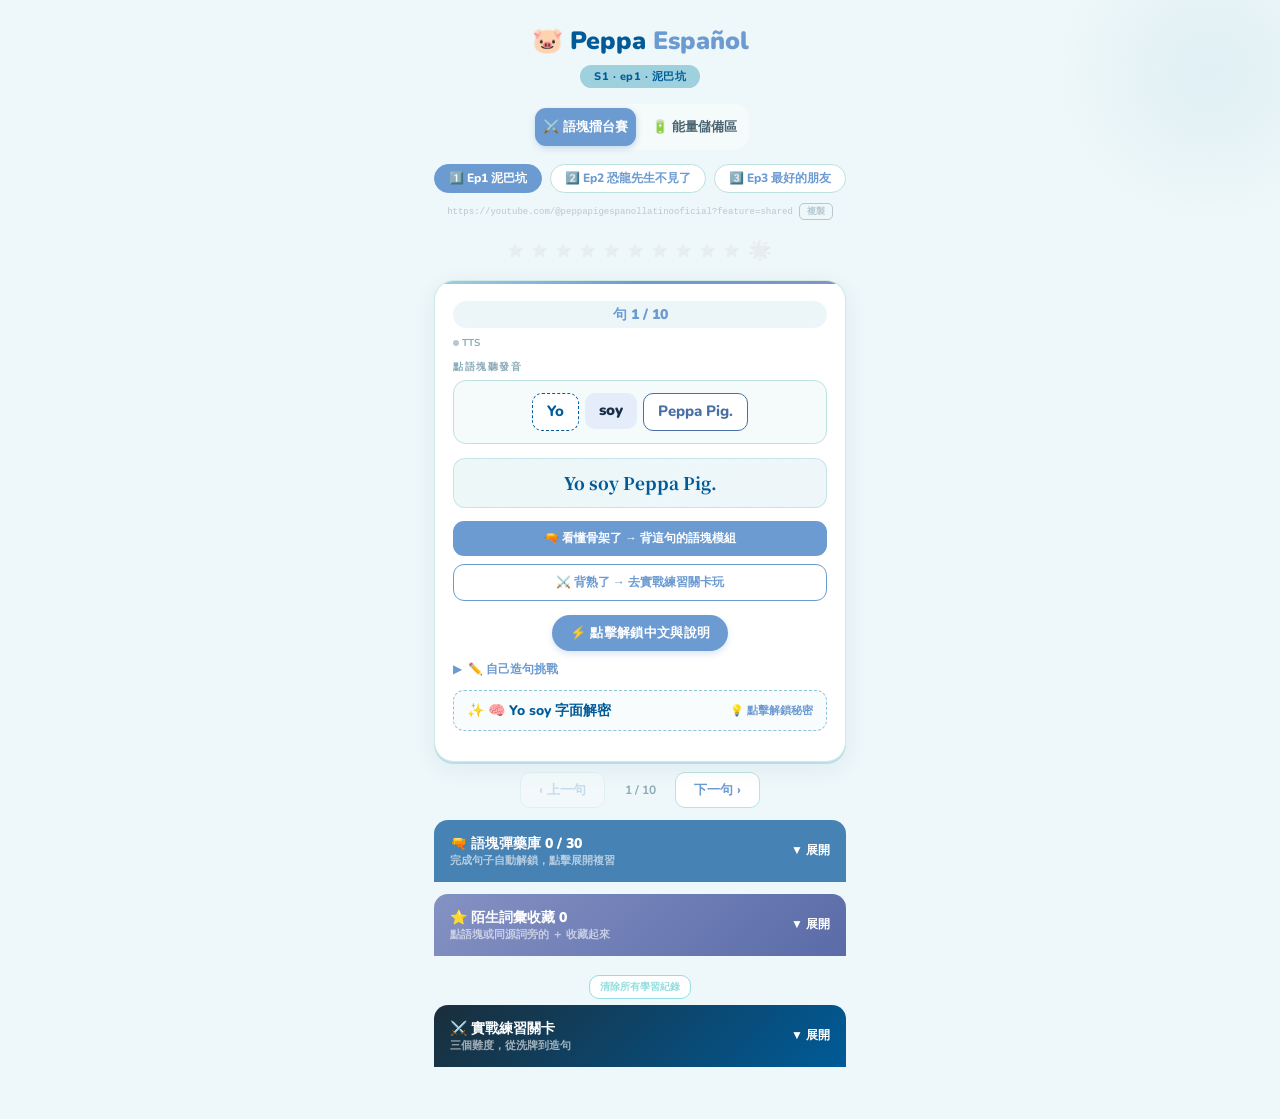
==== index.html @ 0d285649 "拿掉grammarSheet/grammarModal點背景關閉(誤觸主因)；版本號v=20260702v7" ====
<!DOCTYPE html>
<html lang="es">
<head>
<meta charset="UTF-8">
<meta name="viewport" content="width=device-width, initial-scale=1.0, viewport-fit=cover">
<title>佩佩豬學西語 · 語塊彈藥庫</title>
<link rel="stylesheet" href="style.css?v=20260702v7">
</head>
<body>

  <div class="toast" id="toast"></div>

  <!-- HEADER -->
  <div class="header">
    <div class="header-title">🐷 Peppa <span>Español</span></div>
    <div class="ep-badge" id="epBadge">S1 · ep1 · Charcos de Barro</div>
  </div>

  <!-- ── 雙 TAB 切換 ── -->
  <div class="main-tab-bar">
    <button class="main-tab-btn active" id="tabBtnPlay" onclick="switchMainTab('play')">⚔️ 語塊擂台賽</button>
    <button class="main-tab-btn" id="tabBtnKnow" onclick="switchMainTab('know')">🔋 能量儲備區</button>
  </div>

  <!-- ══════════ TAB A：語塊遊樂場 ══════════ -->
  <div id="tabPlay" class="main-tab-panel">

  <!-- EPISODE NAV -->
  <div class="season-nav" id="seasonNav"></div>

  <!-- YouGlish 極簡網址列 -->
  <div class="yg-mini-row" id="yg-mini-row">
    <span class="yg-mini-text" id="yg-mini-text"></span>
    <span class="yg-mini-copy" onclick="copyYGUrl()">複製</span>
  </div>

  <!-- STAR PROGRESS -->
  <div class="star-progress">
    <div class="star-row" id="starRow"></div>
    <div class="star-label" id="starLabel"></div>
  </div>

  <!-- MAIN CARD -->
  <div class="card-container">
    <div class="card" id="mainCard">
      <div class="card-top">
        <span class="card-num" id="cardNum">句 1 / 10</span>
        <span class="tts-badge" onclick="testTTS()">
          <span class="tts-dot" id="ttsDot"></span> TTS
        </span>
      </div>

      <!-- 語塊區 -->
      <span class="sec-label">點語塊聽發音</span>
      <div class="chunks-area" id="chunksArea"></div>

      <!-- 整句 -->
      <div class="full-sent" id="fullSent"></div>

      <!-- 骨架看完 → 跳語塊彈藥 -->
      <button class="btn-jump-ammo" id="jumpAmmoBtn" onclick="jumpToAmmo(currentGlobalIdx())" style="width:100%;margin-bottom:8px;padding:9px;border-radius:11px;border:none;background:var(--misora);color:white;font-size:12px;font-weight:800;font-family:'Nunito',sans-serif;cursor:pointer;display:flex;align-items:center;justify-content:center;gap:6px">
        🔫 看懂骨架了 → 背這句的語塊模組
      </button>
      <button class="btn-jump-ammo" onclick="jumpToStages()" style="width:100%;margin-bottom:12px;padding:9px;border-radius:11px;border:1.5px solid var(--misora);background:white;color:var(--misora);font-size:12px;font-weight:800;font-family:'Nunito',sans-serif;cursor:pointer;display:flex;align-items:center;justify-content:center;gap:6px">
        ⚔️ 背熟了 → 去實戰練習關卡玩
      </button>

      <!-- 解鎖遮罩（取代翻譯輸入） -->
      <div class="unlock-zone" id="unlockZone">
        <button class="mask-toggle-btn" onclick="revealAnswer()">⚡ 點擊解鎖中文與說明</button>
      </div>
      <!-- userInput 保留在 DOM 供 JS 相容，不顯示 -->
      <textarea class="trans-input" id="userInput" style="display:none"></textarea>

      <!-- 造句區 -->
      <div class="make-section">
        <div class="make-toggle" onclick="toggleMake()">
          <span class="make-icon" id="makeIcon">▶</span>
          <span class="make-toggle-label">✏️ 自己造句挑戰</span>
        </div>
        <div class="make-body" id="makeBody">
          <div class="make-hint-text">參考句型，換掉名字或主詞，打出屬於你的句子：</div>
          <div class="make-pattern-box" id="makePatternBox"></div>
          <div class="expand-map" id="expandMap" style="display:none"></div>
          <textarea class="make-free-input" id="makeFreeInput" placeholder="打打看…"></textarea>
          <div class="make-result" id="makeResult" style="display:none"></div>
          <button class="btn-check-make" onclick="checkMakeFree()">核對句型</button>
          <button class="btn-reset-make" onclick="resetMakeFree()">清空重打</button>
        </div>
      </div>

      <!-- 英西同源槓桿（逐句） -->
      <div id="cogBox"></div>

      <!-- 解鎖後展開：中文翻譯 + 說明 -->
      <div class="answer-box" id="answerBox">
        <div class="answer-tabs">
          <button class="a-tab" onclick="switchLang('zh')">中文</button>
          <button class="a-tab" onclick="switchLang('en')">EN</button>
        </div>
        <div class="answer-content">
          <div class="a-lang" id="aZh">
            <div class="a-text" id="aTextZh"></div>
            <div class="a-note" id="aNoteZh"></div>
          </div>
          <div class="a-lang" id="aEn">
            <div class="a-text" id="aTextEn"></div>
            <div class="a-note" id="aNoteEn"></div>
          </div>
        </div>
      </div>

      <!-- 文法情境提示（解鎖後出現） -->
      <div id="grammarTip" style="display:none;margin:10px 0 2px"></div>

      <div class="btn-row">
        <button class="btn btn-next" id="nextBtn" onclick="nextCard()">下一句 →</button>
      </div>
    </div>

    <div class="nav-row">
      <button class="nav-btn" id="prevBtn" onclick="prevCard()">‹ 上一句</button>
      <span class="nav-count" id="navCount">1 / 10</span>
      <button class="nav-btn" id="nextBtnB" onclick="nextCard()">下一句 ›</button>
    </div>
  </div>

  <!-- COMPLETE SCREEN -->
  <div class="complete-screen" id="completeScreen">
    <div class="complete-stars" id="completeStars"></div>
    <div class="complete-title" id="completeTitle"></div>
    <div class="complete-sub" id="completeSub"></div>
    <div class="complete-cheer" id="completeCheer"></div>

    <div class="stats">
      <div class="stat-box"><div class="stat-num" id="finalScore">0</div><div class="stat-lbl">翻譯答對</div></div>
      <div class="stat-box"><div class="stat-num" id="finalMake">0</div><div class="stat-lbl">造句成功</div></div>
      <div class="stat-box"><div class="stat-num" id="finalWords">0</div><div class="stat-lbl">彈藥解鎖</div></div>
    </div>

    <div class="ep-cognate-box">
      <div class="ec-title">🧠 本集英西同源詞</div>
      <div class="ec-sub">零成本的單字，看了就會！</div>
      <div class="ec-list" id="ecList"></div>
    </div>

    <button class="btn-restart" onclick="restartEp()">🔁 重來一次</button>
    <button class="btn-next-ep" id="nextEpBtn" onclick="goNextEp()">下一集 →</button>
  </div>

  <!-- ── 語塊彈藥庫 ── -->
  <div class="ammo-wrap card-container">
    <div class="ammo-book-top" onclick="toggleAmmo()" style="cursor:pointer;display:flex;justify-content:space-between;align-items:center">
      <div>
        <div class="pb-book-title">🔫 語塊彈藥庫 <span id="ammoCount">0</span> / 30</div>
        <div class="pb-book-sub">完成句子自動解鎖，點擊展開複習</div>
      </div>
      <span id="ammoToggle" style="color:white;font-size:12px;font-weight:800">▼ 展開</span>
    </div>
    <div id="ammoBody" class="ammo-body">
      <div id="ammoEntries"></div>
    </div>
  </div>

  <!-- ── 陌生詞彙收藏區 ── -->
  <div class="vocab-wrap card-container">
    <div class="ammo-book-top" onclick="toggleVocabBox()" style="cursor:pointer;display:flex;justify-content:space-between;align-items:center;background:linear-gradient(135deg,var(--benikake),#5A6BA8)">
      <div>
        <div class="pb-book-title">⭐ 陌生詞彙收藏 <span id="vocabCount">0</span></div>
        <div class="pb-book-sub">點語塊或同源詞旁的 ＋ 收藏起來</div>
      </div>
      <span id="vocabToggle" style="color:white;font-size:12px;font-weight:800">▼ 展開</span>
    </div>
    <div id="vocabBody" class="ammo-body">
      <div id="vocabEntries"></div>
    </div>
  </div>

  <div style="text-align:center;margin:18px 0 6px;">
    <button class="nav-btn" onclick="clearLS()" style="font-size:10px;padding:4px 10px;color:#94DEE0;border-color:#94DEE0">清除所有學習紀錄</button>
  </div>

  <!-- ── 練習關卡 ── -->
  <div class="stages-wrap card-container">
    <div class="stages-top" onclick="toggleStages()" style="cursor:pointer;display:flex;justify-content:space-between;align-items:center">
      <div>
        <div class="pb-book-title">⚔️ 實戰練習關卡</div>
        <div class="pb-book-sub">三個難度，從洗牌到造句</div>
      </div>
      <span id="stagesToggle" style="color:white;font-size:12px;font-weight:800">▼ 展開</span>
    </div>
    <div id="stagesBody" class="ammo-body">
      <!-- Stage 1 -->
      <div class="stage-section">
        <div class="stage-header">🃏 第一關：洗牌復原</div>
        <div class="stage-sub">點語塊，拼出原句順序</div>
        <div class="stage-controls">
          <button class="stage-btn" onclick="startStage1()">開始 / 換一句</button>
        </div>
        <div id="stage1Target" class="stage-target"></div>
        <div id="stage1Chunks" class="stage-chunks"></div>
        <div id="stage1Result" class="stage-result" style="display:none"></div>
      </div>
      <!-- Stage 2 -->
      <div class="stage-section">
        <div class="stage-header">🔄 第二關：你我互換</div>
        <div class="stage-sub">點語塊聽發音，左欄 yo → 右欄 tú</div>
        <div id="stage2Cards" class="stage2-cards"></div>
      </div>
      <!-- Stage 3 -->
      <div class="stage-section">
        <div class="stage-header">🏗️ 第三關：造句核心</div>
        <div class="stage-sub">選核心 + 選補語，點輸出聽整句</div>
        <div id="stage3Area" class="stage3-area"></div>
      </div>
    </div>
  </div>

  </div> <!-- ══════════ / TAB A：語塊遊樂場 結束 ══════════ -->

  <!-- ══════════ TAB B：知識儲藏室 ══════════ -->
  <div id="tabKnow" class="main-tab-panel" style="display:none">

  <!-- ── 英西同源詞庫總覽 ── -->
  <div class="cognate-section card-container">
    <div class="cog-header" onclick="toggleCogLibrary()" style="cursor:pointer;display:flex;justify-content:space-between;align-items:center">
      <span>📚 英西同源詞庫</span>
      <span id="cogLibToggle" style="font-size:11px;font-weight:700">▼ 展開</span>
    </div>
    <div class="cog-sub">零學習成本！看英文秒猜西語意思</div>
    <div id="cogLibraryBody" class="cog-library-body"></div>
  </div>

  <!-- ── 🔄 動詞變位庫（獨立瀏覽區）── -->
  <div class="conj-lib-wrap card-container">
    <div class="ammo-book-top" onclick="toggleConjLib()" style="cursor:pointer;display:flex;justify-content:space-between;align-items:center;background:linear-gradient(135deg,#6C9BD2,#5A7FC7)">
      <div>
        <div class="pb-book-title">🔄 動詞變位庫</div>
        <div class="pb-book-sub">ser／estar／poder／deber…完整六人稱一次查</div>
      </div>
      <span id="conjLibToggle" style="color:white;font-size:12px;font-weight:800">▼ 展開</span>
    </div>
    <div id="conjLibBody" class="ammo-body"></div>
  </div>

  <!-- ── 👤 人稱代名詞查詢庫 ── -->
  <div class="pron-lib-wrap card-container">
    <div class="ammo-book-top" onclick="togglePronounLib()" style="cursor:pointer;display:flex;justify-content:space-between;align-items:center;background:linear-gradient(135deg,#8AC4DE,#6C9BD2)">
      <div>
        <div class="pb-book-title">👤 人稱代名詞查詢庫</div>
        <div class="pb-book-sub">主詞／直接受詞／間接受詞／反身，一次對照</div>
      </div>
      <span id="pronounLibToggle" style="color:white;font-size:12px;font-weight:800">▼ 展開</span>
    </div>
    <div id="pronounLibBody" class="ammo-body"></div>
  </div>

  </div> <!-- ══════════ / TAB B：知識儲藏室 結束 ══════════ -->

  <!-- ── 文法酷庫 Modal ── -->
  <div id="grammarModal">
    <div class="grammar-modal-box" onclick="event.stopPropagation()">
      <button class="grammar-modal-close" onclick="closeGrammarModal()">✕</button>
      <div id="grammarModalContent"></div>
    </div>
  </div>

  <!-- ── 文法/語塊說明 Bottom Sheet ── -->
  <div id="grammarSheet">
    <div class="grammar-sheet-box" onclick="event.stopPropagation()">
      <button class="grammar-modal-close" onclick="closeGrammarSheet()">✕</button>
      <div id="grammarSheetContent"></div>
    </div>
  </div>

  <script src="episodes.js?v=20260702v7"></script>
  <script src="ammo.js?v=20260702v7"></script>
  <script src="cognates.js?v=20260702v7"></script>
  <script src="grammar.js?v=20260702v7"></script>
  <script src="stages.js?v=20260702v7"></script>
  <script src="script.js?v=20260702v7"></script>
</body>
</html>
---- style.css ----
/* Peppa-Spanish S1 — Stylesheet */
@import url('https://fonts.googleapis.com/css2?family=Noto+Serif+TC:wght@400;700&family=Nunito:wght@400;600;700;800;900&display=swap');

summary::-webkit-details-marker { display: none; }
summary { list-style: none; outline: none; }
:root{
  --mizu:#9FD0DE;--usumizu:#BCE1DF;--sora:#8AC4DE;--misora:#6C9BD2;
  --nezumi:#B8C8D1;--konpeki:#005B98;--benikake:#8491C3;
  --s-babyblue:#89CFF0;
  --v-navy:#E4EDF9;--v-gold:#2C4A7C;
  --o-deepblue:#4A6FA5;--o-cream:#FFF9D2;
  --cog-silver:#CCD6F6;
  --bg:#EEF7F9;--bg2:#F5FAFA;--card:#fff;
  --tdark:#1A2E3B;--tmid:#4A6572;--tlight:#8AABB8;
  --ok:#3DB87A;--err:#E05C5C;
}
*{box-sizing:border-box;margin:0;padding:0}
body{font-family:'Nunito',sans-serif;background:var(--bg);min-height:100vh;display:flex;flex-direction:column;align-items:center;padding:24px 16px 40px;color:var(--tdark);word-break:keep-all;overflow-wrap:break-word}
body::before{content:'';position:fixed;top:-80px;right:-80px;width:300px;height:300px;border-radius:50%;background:radial-gradient(circle,rgba(159,208,222,.18),transparent 70%);pointer-events:none}

.header{text-align:center;margin-bottom:16px}

/* 雙 TAB 切換 */
.main-tab-bar{display:flex;gap:8px;margin:0 0 14px;padding:4px;background:var(--bg2);border-radius:14px}
.main-tab-btn{flex:1;padding:10px 8px;border:none;border-radius:11px;background:transparent;color:var(--tmid);font-size:13px;font-weight:800;font-family:'Nunito',sans-serif;cursor:pointer;transition:all .18s}
.main-tab-btn.active{background:var(--misora);color:white;box-shadow:0 2px 6px rgba(108,155,210,.4)}
.main-tab-panel{animation:fadeUp .2s ease}
.header-title{font-size:25px;font-weight:900;color:var(--konpeki)}
.header-title span{color:var(--misora)}
.ep-badge{display:inline-block;background:var(--mizu);color:var(--konpeki);font-size:11px;font-weight:800;padding:4px 14px;border-radius:999px;margin-top:7px;letter-spacing:.5px}

.season-nav{display:flex;gap:8px;margin-bottom:10px;justify-content:center;flex-wrap:wrap}
.yg-mini-row{display:flex;align-items:center;justify-content:center;gap:6px;margin-bottom:14px;padding:0 8px}
.yg-mini-text{font-size:9px;color:var(--nezumi);font-family:monospace;overflow:hidden;text-overflow:ellipsis;white-space:nowrap;max-width:78vw;cursor:pointer}
.yg-mini-text:active{opacity:.6}
.yg-mini-copy{flex-shrink:0;font-size:9px;font-weight:700;color:var(--nezumi);border:1px solid var(--nezumi);border-radius:5px;padding:1px 7px;cursor:pointer}
.yg-mini-copy:active{opacity:.6;background:var(--bg2)}
.card-num-ts{color:var(--nezumi);font-weight:600;font-size:11px}
.ep-chip{padding:5px 14px;border-radius:999px;border:1.5px solid var(--usumizu);font-size:12px;font-weight:800;color:var(--misora);background:white;cursor:pointer;transition:all .18s}
.ep-chip.active{background:var(--misora);color:white;border-color:var(--misora)}

/* STAR PROGRESS */
.star-progress{width:100%;max-width:480px;margin-bottom:14px}
.star-row{display:flex;gap:3px;align-items:center;flex-wrap:wrap;justify-content:center;margin-bottom:4px}
.s-star{font-size:17px;transition:all .3s;filter:grayscale(1) opacity(.25);transform:scale(.8)}
.s-star.lit{filter:none;opacity:1;transform:scale(1);animation:popstar .35s cubic-bezier(.34,1.6,.64,1)}
.s-star.ep-star{font-size:24px}
@keyframes popstar{from{transform:scale(.4)}to{transform:scale(1)}}
.star-label{font-size:11px;font-weight:700;color:var(--tlight);text-align:center}

/* CARD */
.card-container{width:100%;max-width:480px;margin-bottom:12px}
.card{background:var(--card);border-radius:20px;box-shadow:0 2px 0 rgba(159,208,222,.6),0 6px 24px rgba(0,91,152,.07);padding:20px 18px 18px;border:1.5px solid rgba(188,225,223,.7);position:relative;animation:cardIn .32s cubic-bezier(.34,1.46,.64,1);overflow:hidden}
.card::before{content:'';position:absolute;top:0;left:0;right:0;height:3px;background:linear-gradient(90deg,var(--mizu),var(--misora),var(--benikake))}
@keyframes cardIn{from{opacity:0;transform:translateY(16px) scale(.98)}to{opacity:1;transform:none}}
.card-top{display:flex;justify-content:space-between;align-items:center;margin-bottom:10px;flex-wrap:wrap;gap:4px}
/* yg-url-box 已搬移至 yg-mini-row（見上方 season-nav 區塊） */
.card-num{font-size:14px;font-weight:900;color:var(--misora);background:rgba(159,208,222,.2);padding:4px 16px;border-radius:999px;text-align:center;width:100%;display:block;margin-bottom:4px}


/* CHUNKS — S(主詞) V(動詞) O(受詞) C(連接詞) */
.chunks-area{display:flex;flex-wrap:wrap;gap:6px;justify-content:center;margin-bottom:14px;padding:12px 8px;background:var(--bg2);border-radius:13px;border:1px solid var(--usumizu)}
.chunk{display:flex;flex-direction:column;align-items:center;gap:2px;cursor:pointer;user-select:none}
.chunk-pill{font-size:15px;font-weight:800;border-radius:10px;padding:8px 14px;line-height:1.3;transition:opacity .15s;min-height:34px;display:flex;align-items:center;gap:5px;user-select:none}
.chunk:active .chunk-pill{opacity:.75}

/* 主詞 S — 虛線框 */
.chunks-area .chunk-pill.role-s{border:1.5px dashed var(--s-babyblue);color:var(--konpeki);background:white}
/* 動詞 V — 實色底 */
.chunks-area .chunk-pill.role-v{background:var(--v-navy);color:var(--v-gold);border:none}
.v-word-light{color:#5B7FB5;font-weight:600}
.v-word-dark{color:#1A2E4A;font-weight:900}
/* 受詞 O — 實線框 */
.chunks-area .chunk-pill.role-o{border:1.5px solid var(--o-deepblue);color:var(--o-deepblue);background:white}
/* 連接詞 C — 淡色無框 */
.chunks-area .chunk-pill.role-c{background:rgba(108,155,210,.15);color:var(--tmid);border:none}
.chunks-area .chunk-pill.role-plain{background:rgba(184,200,209,.2);color:var(--tmid);border:none}
.chunks-area .chunk-pill.role-s.person-yo{border-color:var(--konpeki)}
.chunks-area .chunk-pill.role-s.person-tu{border-color:var(--benikake)}

.chunk.playing .chunk-pill{opacity:.7}
@keyframes ripple{0%{box-shadow:0 0 0 0 rgba(108,155,210,.4)}100%{box-shadow:0 0 0 10px rgba(108,155,210,0)}}

.ammo-flash{animation:ammoFlash 1.2s ease}
@keyframes ammoFlash{0%,100%{box-shadow:none}30%{box-shadow:0 0 0 4px rgba(108,155,210,.5)}}


.full-sent{font-size:17px;font-weight:800;color:var(--konpeki);text-align:center;background:linear-gradient(135deg,rgba(188,225,223,.25),rgba(138,196,222,.15));border-radius:12px;padding:11px 14px;margin-bottom:13px;line-height:1.55;border:1px solid rgba(159,208,222,.5);font-family:'Noto Serif TC',serif;cursor:pointer;user-select:none}
.full-sent:active{opacity:.75}
.sec-label{font-size:10px;font-weight:800;color:var(--tlight);letter-spacing:1.5px;text-transform:uppercase;display:block;margin-bottom:6px}

.trans-input{width:100%;border:2px solid var(--usumizu);border-radius:11px;padding:10px 13px;font-size:15px;font-family:'Nunito',sans-serif;font-weight:600;color:var(--tdark);background:var(--bg2);outline:none;transition:border-color .2s,box-shadow .2s;resize:none;min-height:48px;margin-bottom:10px}
.trans-input:focus{border-color:var(--mizu);box-shadow:0 0 0 3px rgba(159,208,222,.2);background:white}
.trans-input.correct{border-color:var(--ok);background:#F0FDF4}
.trans-input.wrong{border-color:var(--err);background:#FFF5F5}

/* MAKE SENTENCE — free type */
.make-section{margin-bottom:12px}
.make-toggle{display:flex;align-items:center;gap:6px;cursor:pointer}
.make-toggle-label{font-size:12px;font-weight:800;color:var(--misora)}
.make-icon{font-size:12px;transition:transform .2s;color:var(--misora)}
.make-icon.open{transform:rotate(90deg)}
.make-body{display:none;margin-top:8px}
.make-body.show{display:block;animation:fadeUp .2s ease}
@keyframes fadeUp{from{opacity:0;transform:translateY(6px)}to{opacity:1;transform:none}}
.make-hint-text{font-size:13px;color:var(--tlight);font-weight:700;margin-bottom:7px}
.make-pattern-box{background:var(--bg2);border:1.5px dashed var(--mizu);border-radius:10px;padding:9px 12px;font-size:13px;font-weight:800;color:var(--konpeki);margin-bottom:8px;line-height:1.7}
.mp-slot{display:inline-block;background:rgba(108,155,210,.15);border-radius:5px;padding:1px 8px;color:var(--misora);font-style:italic;margin:0 2px}
.make-free-input{width:100%;border:2px solid var(--usumizu);border-radius:11px;padding:10px 13px;font-size:15px;font-family:'Nunito',sans-serif;font-weight:600;color:var(--tdark);background:var(--bg2);outline:none;transition:border-color .2s;resize:none;min-height:48px;margin-bottom:8px}
.make-free-input:focus{border-color:var(--mizu);background:white}
.make-free-input.ok{border-color:var(--ok);background:#F0FDF4}
.make-free-input.err{border-color:var(--err);background:#FFF5F5}
.make-result{font-size:12px;font-weight:700;padding:8px 11px;border-radius:8px;margin-bottom:6px;line-height:1.55}
.make-result.ok{background:#F0FDF4;color:var(--ok)}
.make-result.err{background:#FFF5F5;color:var(--err)}
.make-result.tip{background:rgba(159,208,222,.12);color:var(--tmid);border-left:3px solid var(--mizu)}
/* EXPAND WORD MAP */
.expand-map{margin-bottom:10px;display:flex;flex-direction:column;gap:8px}
.expand-group{}
.expand-group-label{font-size:10px;font-weight:800;color:var(--tlight);letter-spacing:1px;text-transform:uppercase;margin-bottom:5px}
.expand-chips{display:flex;flex-wrap:wrap;gap:5px}
.exp-chip{font-size:13px;font-weight:800;color:var(--konpeki);background:white;border:2px solid var(--nezumi);border-radius:8px;padding:5px 12px;cursor:pointer;transition:all .15s;user-select:none;display:flex;align-items:center;gap:4px}
.exp-chip:active{transform:scale(.95)}
.exp-chip.selected{border-color:var(--misora);background:rgba(108,155,210,.12);color:var(--misora)}
.exp-chip .exp-zh{font-size:10px;color:var(--tlight);font-weight:600}
.expand-preview{background:var(--bg2);border:1.5px dashed var(--mizu);border-radius:10px;padding:9px 12px;font-size:14px;font-weight:800;color:var(--konpeki);margin-top:2px;margin-bottom:8px;min-height:38px;line-height:1.6}
.expand-preview .ep-fixed{color:var(--tlight);font-style:italic}
.expand-preview .ep-demo{color:var(--misora)}
.expand-preview .ep-gender-note{font-size:10px;color:var(--benikake);font-weight:700;margin-left:6px}
/* btn-check-make */
.btn-check-make{width:100%;padding:9px;border-radius:9px;border:none;font-size:13px;font-weight:800;font-family:'Nunito',sans-serif;cursor:pointer;background:var(--misora);color:white;transition:all .16s;margin-bottom:6px}
.btn-check-make:hover{background:var(--konpeki)}
.btn-reset-make{width:100%;padding:7px;border-radius:9px;border:1.5px solid var(--usumizu);font-size:12px;font-weight:800;font-family:'Nunito',sans-serif;cursor:pointer;background:white;color:var(--tlight);transition:all .16s}
/* passbook star */
.pb-star{font-size:16px;cursor:pointer;flex-shrink:0;line-height:1;transition:transform .15s;user-select:none}
.pb-star:active{transform:scale(1.4)}

/* ANSWER */
.answer-box{border-radius:13px;overflow:hidden;border:1.5px solid var(--usumizu);margin-bottom:12px;display:none}
.answer-box.show{display:block;animation:slideDownFadeIn .35s cubic-bezier(.16,1,.3,1)}
@keyframes slideDownFadeIn{from{opacity:0;transform:translateY(-10px)}to{opacity:1;transform:translateY(0)}}
.answer-tabs{display:flex;background:var(--bg2);border-bottom:1px solid var(--usumizu)}
.a-tab{flex:1;padding:8px;font-size:12px;font-weight:800;font-family:'Nunito',sans-serif;border:none;background:transparent;cursor:pointer;color:var(--tlight);transition:all .18s;border-bottom:2.5px solid transparent}
.a-tab.on{color:var(--konpeki);border-bottom-color:var(--misora);background:white}
.answer-content{background:white;padding:12px 14px}
.a-lang{display:none}
.a-lang.on{display:block;animation:fadeUp .2s ease}
.a-text{font-size:18px;font-weight:700;color:#059669;line-height:1.6;margin-bottom:8px}
.a-note{font-size:15px;color:#4b5563;line-height:1.7;padding:14px 16px;background:#fef3c7;border-radius:8px;border-left:4px solid #f59e0b;word-break:keep-all;overflow-wrap:break-word}

/* 🧠 字面解密（cog-details）*/
.cog-details{border:1.5px dashed var(--sora);border-radius:11px;margin-bottom:12px;overflow:hidden;background:rgba(138,196,222,.06)}
.cog-details summary{padding:10px 13px;font-size:14px;font-weight:800;color:var(--konpeki);cursor:pointer;display:flex;justify-content:space-between;align-items:center;gap:8px;list-style:none;word-break:keep-all;overflow-wrap:break-word}
.cog-details summary::-webkit-details-marker{display:none}
.cog-unlock-badge{flex-shrink:0;font-size:11px;font-weight:700;color:var(--misora);white-space:nowrap}
.cog-details[open] summary{border-bottom:1px dashed var(--usumizu)}
.cog-body{padding:10px 13px 12px}
.cog-detail-row{font-size:14px;color:var(--tmid);line-height:1.75;margin-bottom:8px;word-break:keep-all;overflow-wrap:break-word}
.cog-detail-row:last-child{margin-bottom:0}
.cog-detail-row b{color:var(--konpeki);font-weight:900}
.cog-detail-row i{color:var(--misora);font-style:normal;font-weight:700}

.btn-row{display:flex;gap:8px}
.btn{flex:1;padding:11px 8px;border-radius:11px;border:none;font-size:13px;font-weight:800;font-family:'Nunito',sans-serif;cursor:pointer;transition:all .16s}
.btn:active{transform:scale(.97)}
/* ── 解鎖遮罩按鈕（取代翻譯輸入區） ── */
.unlock-zone{margin:14px 0 10px;text-align:center}
.mask-toggle-btn{background:var(--misora);color:white;border:none;border-radius:20px;padding:9px 18px;font-size:13px;font-weight:700;font-family:'Nunito',sans-serif;cursor:pointer;box-shadow:0 3px 6px rgba(108,155,210,.25);transition:all .2s ease;letter-spacing:.3px}
.mask-toggle-btn:hover{background:var(--konpeki);transform:scale(1.04)}
.mask-toggle-btn:active{transform:scale(.97);opacity:.9}
.btn-next{flex:2;background:linear-gradient(135deg,var(--misora),var(--konpeki));color:white;box-shadow:0 4px 14px rgba(0,91,152,.2);display:none;font-size:14px}

.nav-row{display:flex;justify-content:center;align-items:center;gap:12px;margin-top:10px}
.nav-btn{background:white;border:1.5px solid var(--usumizu);border-radius:10px;padding:8px 18px;font-size:13px;font-weight:800;font-family:'Nunito',sans-serif;cursor:pointer;color:var(--misora);transition:all .16s}
.nav-btn:hover{background:rgba(159,208,222,.12);border-color:var(--mizu)}
.nav-btn:disabled{opacity:.3;cursor:not-allowed}
.nav-count{font-size:12px;font-weight:700;color:var(--tlight);min-width:46px;text-align:center}

/* COMPLETE SCREEN EXTRAS */
.ep-cognate-box{background:linear-gradient(135deg,rgba(138,196,222,.12),rgba(132,145,195,.1));border:1.5px solid var(--usumizu);border-radius:14px;padding:14px 16px;margin-bottom:14px;text-align:left}
.ec-title{font-size:13px;font-weight:900;color:var(--konpeki);margin-bottom:2px}
.ec-sub{font-size:11px;color:var(--tlight);font-weight:600;margin-bottom:10px}
.ec-list{display:flex;flex-direction:column;gap:6px}
.ec-item{display:flex;align-items:center;gap:8px;background:white;border-radius:9px;padding:7px 10px;border:1px solid var(--usumizu)}
.ec-en{font-size:13px;font-weight:700;color:var(--tmid);min-width:70px}
.ec-arrow{color:var(--mizu);font-size:13px}
.ec-es{font-size:14px;font-weight:900;color:var(--konpeki);flex:1}
.ec-zh{font-size:11px;color:var(--tlight);font-weight:600}
.complete-cheer{font-size:14px;font-weight:700;color:var(--misora);background:rgba(108,155,210,.08);border-radius:10px;padding:10px 14px;margin-bottom:4px;line-height:1.55}

/* COGNATE SECTION IN PASSBOOK */
.cognate-section{margin-top:16px;border-radius:16px;border:1.5px solid var(--usumizu);overflow:hidden;background:white}
.cog-header{background:linear-gradient(135deg,var(--misora),var(--konpeki));color:white;font-size:14px;font-weight:900;padding:12px 16px;letter-spacing:.3px}
.cog-sub{font-size:11px;color:var(--tlight);font-weight:600;padding:10px 16px 4px}
.cog-group{padding:10px 14px 6px}
.cog-group-title{font-size:11px;font-weight:800;color:var(--misora);text-transform:uppercase;letter-spacing:1px;margin-bottom:6px;padding-bottom:4px;border-bottom:1px solid var(--usumizu)}
.cog-row-list{display:flex;flex-direction:column;gap:5px;margin-bottom:4px}
.cog-row{display:flex;align-items:center;gap:6px;padding:5px 8px;border-radius:8px;background:var(--bg2)}
.cog-en{font-size:12px;font-weight:700;color:var(--tmid);min-width:80px}
.cog-arrow{color:var(--mizu);font-size:12px;flex-shrink:0}
.cog-es{font-size:13px;font-weight:900;color:#1A2E4A;flex:1}
.cog-zh{font-size:11px;color:var(--tlight);font-weight:600;white-space:nowrap}
.cog-tip{font-size:12px;font-weight:700;color:var(--misora);background:rgba(108,155,210,.08);border-radius:10px;padding:10px 14px;margin:8px 14px 14px;line-height:1.55;border-left:3px solid var(--mizu)}
.cog-click{cursor:pointer;text-decoration:underline dotted var(--mizu);transition:all .15s}
.cog-click:hover{color:var(--misora);text-decoration:underline solid var(--misora)}
.cog-click:active{transform:scale(.95)}
.cog-art{font-size:15px;font-weight:900;color:inherit;font-style:italic;margin-right:2px}

/* SUFFIX PATTERNS */
.suffix-section{margin:8px 0 14px}
.suffix-title{font-size:12px;font-weight:800;color:var(--konpeki);margin-bottom:8px;letter-spacing:.03em}
.suffix-group{border:1.5px solid var(--usumizu);border-radius:10px;margin-bottom:7px;overflow:hidden}
.suffix-summary{display:flex;flex-direction:column;gap:3px;padding:10px 12px;cursor:pointer;background:var(--bg2);list-style:none}
.suffix-summary::-webkit-details-marker{display:none}
.suffix-rule{font-size:14px;font-weight:900;color:var(--misora)}
.suffix-hint{font-size:13px;color:var(--tmid)}
.suffix-body{padding:4px 8px 8px}

/* 詞綴單字卡 + 例句疊加 */
.suffix-word-card{border-bottom:1px solid var(--bg2);padding:7px 4px;last-child:border:none}
.suffix-word-card:last-child{border-bottom:none}
.suffix-word-row{display:flex;align-items:center;gap:6px;flex-wrap:wrap}
.suffix-ex{margin-top:4px;padding:5px 9px;background:rgba(108,155,210,.08);border-left:2px solid var(--misora);border-radius:0 6px 6px 0}
.suffix-ex-chunks{display:flex;flex-wrap:wrap;gap:3px;margin-bottom:3px}
.suffix-ex-chunk{font-size:12px;font-weight:700;border-radius:6px;padding:2px 7px;cursor:pointer;transition:opacity .15s}
.suffix-ex-chunk:active{opacity:.6}
.suffix-ex-chunk.role-s{border:1.5px dashed var(--s-babyblue);color:var(--konpeki);background:white}
.suffix-ex-chunk.role-v{background:var(--v-navy);color:var(--v-gold);border:none}
.suffix-ex-chunk.role-o{border:1.5px solid var(--o-deepblue);color:var(--o-deepblue);background:white}
.suffix-ex-chunk.role-c{background:rgba(108,155,210,.15);color:var(--tmid);border:none}
.suffix-chunk-star{font-size:11px;cursor:pointer;opacity:.5;margin-right:4px;transition:opacity .15s}
.suffix-chunk-star:hover{opacity:1}
.suffix-ex-punct{font-size:12px;font-weight:700;color:var(--tlight);padding:2px 1px}
.suffix-ex-zh{font-size:13px;color:var(--tlight);font-weight:600}

/* PATTERN BOOK ENTRIES */
.pt-entry{align-items:flex-start}
.pt-content{flex:1;min-width:0}
.pt-pattern{font-size:13px;font-weight:900;color:var(--konpeki);margin-bottom:2px;line-height:1.4}
.pt-zh{font-size:12px;font-weight:700;color:var(--misora);margin-bottom:3px}
.pt-note{font-size:11px;color:var(--tlight);font-weight:600;margin-bottom:4px}
.pt-example{font-size:11px;font-weight:700;color:var(--tmid);background:rgba(159,208,222,.1);border-radius:6px;padding:4px 8px;cursor:pointer;display:inline-block}
.pt-example:active{opacity:.7}

/* AMMO LIBRARY */
.ammo-wrap{}
.ammo-book-top{background:#4682B4;padding:14px 16px;display:flex;align-items:center;gap:10px;border-radius:14px 14px 0 0}
.ammo-book-top .pb-book-title{color:white;font-size:14px;font-weight:900}
.ammo-book-top .pb-book-sub{color:rgba(255,255,255,.6);font-size:11px;font-weight:600}
.ammo-card{background:white;border-bottom:1px solid var(--bg2);padding:14px 16px;position:relative}
.ammo-card:last-child{border-bottom:none;border-radius:0 0 14px 14px}
.ammo-locked{filter:blur(2px);pointer-events:none;user-select:none}
.ammo-ep-tag{position:absolute;top:12px;right:12px;font-size:10px;font-weight:800;color:white;background:var(--misora);padding:2px 8px;border-radius:999px}

/* 收合卡頭：數字圖示取代「核心彈藥」文字 */
.ammo-header{display:flex;align-items:center;gap:9px;cursor:pointer;user-select:none;padding-right:60px}
.ammo-num{flex-shrink:0;background:var(--misora);color:white;border-radius:999px;padding:3px 10px;font-size:11px;font-weight:900;display:flex;align-items:center;gap:3px;font-family:'Nunito',sans-serif}
.ammo-num-ep{font-style:normal;font-weight:900;opacity:.9}
.ammo-num-text{font-style:italic}
.ammo-num-sep{opacity:.5;font-style:normal}
.ammo-num-emoji{font-style:normal;font-size:14px}
.ammo-header-zh{font-size:13px;font-weight:700;color:var(--tmid);flex:1;overflow:hidden;text-overflow:ellipsis;white-space:nowrap}
.ammo-chevron{flex-shrink:0;font-size:12px;color:var(--tlight);transition:transform .2s}
.ammo-card:not(.ammo-collapsed) .ammo-chevron{transform:rotate(180deg)}

/* 整卡收合的內容區 */
.ammo-card-body{margin-top:12px;animation:fadeUp .2s ease}
.ammo-card.ammo-collapsed .ammo-card-body{display:none}

/* 核心彈藥 */
.ammo-chunk-row{display:flex;align-items:baseline;gap:8px;margin-bottom:10px;flex-wrap:wrap}
.ammo-label{font-size:10px;font-weight:800;letter-spacing:1px;text-transform:uppercase;flex-shrink:0}
.ammo-label.l-chunk{color:#E05C5C}
.ammo-label.l-pattern{color:#F5A623}
.ammo-label.l-fire{color:#3DB87A}
.ammo-chunk{font-size:18px;font-weight:900;color:var(--konpeki);font-family:'Noto Serif TC',serif}
.ammo-chunk-zh{font-size:12px;color:var(--tlight);font-weight:600;font-style:italic}
/* 武器改裝 */
.ammo-pattern-box{background:rgba(245,166,35,.07);border:1.5px dashed #F5A623;border-radius:10px;padding:9px 12px;margin-bottom:10px}
.ammo-pattern-es{font-size:14px;font-weight:800;color:var(--tdark);line-height:1.6;margin-bottom:3px}
.ammo-slot{display:inline-block;background:rgba(245,166,35,.2);color:#B87800;border-radius:5px;padding:1px 7px;font-style:italic;font-size:13px}
.ammo-pattern-zh{font-size:13px;color:var(--tmid);font-weight:600}
.ammo-pattern-note{font-size:12px;color:var(--tlight);margin-top:4px;font-weight:600;border-left:2px solid #F5A623;padding-left:6px}
/* 實戰射擊 */
.ammo-fire-section{display:flex;flex-direction:column;gap:6px}
.ammo-fire-row{border-radius:9px;padding:8px 11px;cursor:pointer;transition:opacity .15s}
.ammo-fire-row:active{opacity:.7}
.ammo-fire-row.peppa{background:rgba(108,155,210,.1);border:1.5px solid var(--misora)}
.ammo-fire-row.daily{background:white;border:1.5px dashed var(--misora)}
.ammo-fire-tag{font-size:10px;font-weight:800;letter-spacing:.5px;margin-bottom:3px;display:flex;align-items:center;gap:6px}
.ammo-fire-tag.peppa{color:var(--misora)}
.ammo-fire-tag.daily{color:var(--konpeki)}
.ammo-fire-ts{background:var(--misora);color:white;border-radius:5px;padding:1px 7px;font-size:10px;cursor:pointer;font-weight:900}
.ammo-fire-ts:active{opacity:.7}
.ammo-fire-es{font-size:13px;font-weight:800;color:var(--konpeki);line-height:1.5}
.ammo-fire-zh{font-size:13px;color:var(--tlight);font-weight:600}
/* star */
.ammo-star{font-size:15px;cursor:pointer;flex-shrink:0;transition:transform .15s;user-select:none;position:absolute;bottom:12px;right:14px}
.ammo-star:active{transform:scale(1.4)}
.ammo-star::after{content:'';position:absolute;top:50%;left:50%;width:36px;height:36px;transform:translate(-50%,-50%)}
/* BE 動詞標籤 */
.be-verb-tag{display:inline-flex;align-items:center;gap:4px;font-size:10px;font-weight:800;letter-spacing:.5px;padding:2px 8px;border-radius:999px;margin-left:6px;vertical-align:middle}
.be-verb-tag.ser{background:rgba(100,149,237,.18);color:#2955A8;border:1px solid rgba(100,149,237,.5)}
.be-verb-tag.estar{background:rgba(245,130,35,.18);color:#B05A00;border:1px solid rgba(245,130,35,.5)}
.be-verb-note{font-size:15px;font-weight:600;padding:6px 10px;border-radius:7px;margin-top:4px;margin-bottom:2px;line-height:1.5}
.be-verb-note.ser{background:rgba(100,149,237,.1);color:#2955A8;border-left:2px solid #6495ED}
.be-verb-note.estar{background:rgba(245,130,35,.1);color:#B05A00;border-left:2px solid #F58223}
.ammo-slot-ser{display:inline-block;background:rgba(100,149,237,.2);color:#2955A8;border-radius:5px;padding:1px 7px;font-style:italic;font-size:13px;font-weight:700}
.ammo-slot-estar{display:inline-block;background:rgba(245,130,35,.2);color:#B05A00;border-radius:5px;padding:1px 7px;font-style:italic;font-size:13px;font-weight:700}

/* AMMO/VOCAB BODY (collapsible book section) */
.ammo-body{display:none}
.ammo-body.open{display:block;animation:fadeUp .2s ease}

.ammo-fire-chunks{display:flex;flex-wrap:wrap;gap:4px;margin-top:4px}
.ammo-fire-chunk{font-size:12px;font-weight:700;border-radius:6px;padding:2px 7px;cursor:pointer;transition:opacity .15s}
.ammo-fire-chunk:active{opacity:.6}
.ammo-fire-chunk.role-s{border:1.5px dashed var(--s-babyblue);color:var(--konpeki);background:white}
.ammo-fire-chunk.role-v{background:var(--v-navy);color:var(--v-gold);border:none}
.ammo-fire-chunk.role-o{border:1.5px solid var(--o-deepblue);color:var(--o-deepblue);background:white}
.ammo-fire-chunk.role-c{background:rgba(108,155,210,.15);color:var(--tmid);border:none}
.ammo-fire-chunk.role-plain{background:rgba(184,200,209,.2);color:var(--tmid);border:none}
.ammo-chunk-star{font-size:11px;cursor:pointer;opacity:.5;margin-right:4px;transition:opacity .15s}
.ammo-chunk-star:hover{opacity:1}

/* VOCAB ADD BUTTON / COLLECTION */
.vocab-add-btn{display:inline-flex;align-items:center;justify-content:center;width:18px;height:18px;border-radius:50%;background:rgba(132,145,195,.15);color:var(--benikake);font-size:12px;font-weight:900;cursor:pointer;flex-shrink:0;transition:all .15s;line-height:1;position:relative}
.vocab-add-btn::after{content:'';position:absolute;top:50%;left:50%;width:36px;height:36px;transform:translate(-50%,-50%)}
.vocab-add-btn:hover{background:var(--benikake);color:white}
.vocab-add-btn:active{transform:scale(1.3)}
.vocab-add-btn.added{background:var(--ok);color:white}
.vocab-card{background:white;border-bottom:1px solid var(--bg2);padding:12px 16px;display:flex;align-items:center;gap:10px;position:relative}
.vocab-card:last-child{border-bottom:none;border-radius:0 0 14px 14px}
.vocab-done{background:#f7f7f7;opacity:.65}
.vocab-done .vocab-es{text-decoration:line-through;color:var(--tlight)}
.vocab-done-header{font-size:11px;font-weight:800;color:var(--tlight);padding:8px 16px 4px;background:var(--bg2);letter-spacing:.05em}
.vocab-text{flex:1;min-width:0}
.vocab-es{font-size:14px;font-weight:800;color:var(--konpeki);cursor:pointer}
.vocab-zh{font-size:11px;color:var(--tlight);font-weight:600;margin-top:2px}
.vocab-source{font-size:9px;color:var(--nezumi);font-weight:700;text-transform:uppercase;letter-spacing:.5px}
.vocab-right{display:flex;flex-direction:column;align-items:center;gap:4px;flex-shrink:0}
.vocab-star{font-size:13px;cursor:pointer;user-select:none;min-width:28px;text-align:center;transition:transform .1s}
.vocab-star:active{transform:scale(1.3)}
.vocab-remove{font-size:14px;color:var(--err);cursor:pointer;padding:2px 4px}
.vocab-remove:active{transform:scale(1.3)}

/* COGNATE LIBRARY OVERVIEW */
.cog-library-body{display:none}
.cog-library-body.open{display:block;animation:fadeUp .2s ease}
.cog-search{width:calc(100% - 28px);margin:10px 14px;border:2px solid var(--usumizu);border-radius:10px;padding:8px 12px;font-size:13px;font-family:'Nunito',sans-serif;outline:none}
.cog-search:focus{border-color:var(--mizu)}

/* COMPLETE */
.complete-screen{display:none;text-align:center;background:white;border-radius:20px;padding:34px 22px;width:100%;max-width:480px;border:1.5px solid var(--usumizu);box-shadow:0 6px 28px rgba(0,91,152,.08)}
.complete-screen.show{display:block;animation:cardIn .4s ease}
.complete-stars{font-size:34px;margin-bottom:8px;letter-spacing:3px;line-height:1.4}
.complete-title{font-size:22px;font-weight:900;color:var(--konpeki)}
.complete-sub{font-size:13px;color:var(--tlight);margin-top:4px;margin-bottom:18px}
.stats{display:flex;gap:10px;justify-content:center;margin-bottom:20px;flex-wrap:wrap}
.stat-box{background:var(--bg2);border-radius:12px;padding:11px 16px;border:1px solid var(--usumizu)}
.stat-num{font-size:26px;font-weight:900;color:var(--konpeki)}
.stat-lbl{font-size:11px;color:var(--tlight);font-weight:700;margin-top:2px}
.btn-restart{background:var(--misora);color:white;border:none;border-radius:11px;padding:12px 22px;font-size:13px;font-weight:800;font-family:'Nunito',sans-serif;cursor:pointer;box-shadow:0 4px 14px rgba(0,91,152,.22);transition:all .16s;margin-right:6px}
.btn-restart:hover{background:var(--konpeki)}
.btn-next-ep{background:linear-gradient(135deg,var(--sora),var(--misora));color:white;border:none;border-radius:11px;padding:12px 16px;font-size:13px;font-weight:800;font-family:'Nunito',sans-serif;cursor:pointer;transition:all .16s}
.btn-next-ep.locked{background:var(--nezumi);cursor:not-allowed;opacity:.6}
.btn-next-ep.locked::after{content:' 🔒'}

.toast{position:fixed;top:16px;left:50%;transform:translateX(-50%);background:var(--konpeki);color:white;padding:8px 18px;border-radius:10px;font-size:13px;font-weight:700;z-index:999;opacity:0;transition:opacity .28s;pointer-events:none;white-space:nowrap}
.toast.show{opacity:1}

/* SPEECH BADGE */
.tts-badge{font-size:10px;color:var(--tlight);font-weight:700;display:flex;align-items:center;gap:3px;cursor:pointer}
.tts-dot{width:6px;height:6px;border-radius:50%;background:var(--nezumi);transition:background .3s}
.tts-dot.ready{background:#3DB87A}
.tts-dot.speaking{background:var(--misora);animation:blink .5s infinite alternate}
@keyframes blink{from{opacity:.4}to{opacity:1}}

@media(max-width:400px){.chunk-pill{font-size:12px;padding:4px 8px}.full-sent{font-size:15px}}

/* ── GRAMMAR TIP (context trigger) ── */
.grammar-tip-inner{display:flex;align-items:center;gap:10px;background:linear-gradient(135deg,rgba(138,196,222,.12),rgba(108,155,210,.06));border:1.5px solid var(--usumizu);border-radius:11px;padding:10px 13px;cursor:pointer;transition:background .15s;user-select:none;animation:fadeUp .22s ease}
.grammar-tip-inner:hover{background:rgba(159,208,222,.22)}
.grammar-tip-inner:active{opacity:.8}
.grammar-tip-icon{font-size:20px;flex-shrink:0}
.grammar-tip-text{flex:1;min-width:0}
.grammar-tip-label{font-size:9px;font-weight:800;color:var(--tlight);letter-spacing:1px;text-transform:uppercase;margin-bottom:2px}
.grammar-tip-title{font-size:13px;font-weight:800;color:var(--konpeki);line-height:1.3}
.grammar-tip-arrow{font-size:15px;color:var(--misora);font-weight:900;flex-shrink:0}

/* ── GRAMMAR MODAL ── */
#grammarModal{display:none;position:fixed;inset:0;background:rgba(26,46,59,.55);z-index:999;align-items:flex-end;justify-content:center;padding:0}
#grammarModal.open{display:flex;animation:fadeIn .18s ease}
@keyframes fadeIn{from{opacity:0}to{opacity:1}}
.grammar-modal-box{position:relative;background:white;width:100%;max-width:480px;max-height:88vh;overflow-y:auto;border-radius:20px 20px 0 0;padding:20px 18px 32px;animation:slideUp .22s ease}
@keyframes slideUp{from{transform:translateY(40px);opacity:0}to{transform:translateY(0);opacity:1}}
.grammar-modal-close{position:absolute;top:14px;right:16px;background:var(--bg2);border:none;border-radius:50%;width:30px;height:30px;font-size:14px;font-weight:900;color:var(--tmid);cursor:pointer;display:flex;align-items:center;justify-content:center;line-height:1}
.grammar-modal-close:active{opacity:.7}
.grammar-cat-tag{display:inline-block;font-size:9px;font-weight:800;letter-spacing:.8px;text-transform:uppercase;padding:2px 8px;border-radius:999px;margin-bottom:10px;background:rgba(138,196,222,.18);color:var(--misora);border:1px solid rgba(138,196,222,.4)}
.grammar-title{font-size:17px;font-weight:900;color:var(--konpeki);margin-bottom:9px;line-height:1.3}
.grammar-rule{font-size:13px;color:var(--tmid);font-weight:600;line-height:1.65;margin-bottom:12px;padding:9px 11px;background:rgba(159,208,222,.1);border-radius:9px;border-left:3px solid var(--mizu)}
.grammar-examples{display:flex;flex-direction:column;gap:6px;margin-bottom:11px}
.grammar-ex-row{display:flex;flex-direction:column;gap:3px;padding:8px 11px;background:var(--bg2);border-radius:10px;cursor:pointer;transition:background .15s;border:1px solid transparent;user-select:none}
.grammar-ex-row:active{opacity:.7}
.grammar-ex-es{font-size:14px;font-weight:800;color:var(--konpeki);line-height:1.4}
.grammar-ex-zh{font-size:13px;color:var(--tmid);font-weight:600}
.grammar-trap{font-size:13px;font-weight:700;color:var(--err);margin-bottom:8px;line-height:1.6}
.grammar-rule-emph{font-size:14.4px;font-weight:900;color:var(--tmid);line-height:1.65;margin-bottom:12px;padding:9px 11px;background:rgba(159,208,222,.1);border-radius:9px;border-left:3px solid var(--mizu)}
.grammar-source{font-size:9px;font-weight:800;color:var(--nezumi);letter-spacing:.5px;text-transform:uppercase}

/* ── ¡Variadísimo! 變位速查 ── */
.conj-section{margin:10px 0 8px;border-radius:10px;overflow:hidden;border:1.5px solid rgba(159,208,222,.4)}
.conj-title{font-size:11px;font-weight:900;letter-spacing:.6px;text-transform:uppercase;color:var(--misora);background:rgba(159,208,222,.12);padding:6px 12px}
.conj-verb-label{font-size:14px;color:var(--tlight);font-weight:700;padding:2px 12px 6px}
.conj-rows{padding:0 0 4px}
.conj-row{display:grid;grid-template-columns:76px 52px 1fr auto;align-items:baseline;gap:4px;padding:5px 12px;border-top:1px solid rgba(184,200,209,.2)}
.conj-row:first-child{border-top:none}
.conj-person{font-size:14px;color:var(--tlight);font-weight:700}
.conj-form{font-size:13px;font-weight:900;color:var(--konpeki);cursor:pointer}
.conj-form:active{opacity:.6}
.conj-ex{font-size:15px;color:var(--tmid);font-style:italic;cursor:pointer;grid-column:3}
.conj-ex:active{opacity:.6}
.conj-zh{font-size:14px;color:var(--tlight);grid-column:1/-1;padding-left:4px;margin-top:-3px}
.conj-note{font-size:13px;color:var(--err);font-weight:800;grid-column:1/-1;padding-left:4px;margin-top:-2px}
.conj-expand{grid-column:1/-1}
.conj-expand-summary{font-size:14px;font-weight:800;color:var(--misora);padding:6px 0 2px;cursor:pointer;list-style:none;display:flex;align-items:center;gap:4px}
.conj-expand-summary::-webkit-details-marker{display:none}
.conj-jump-btn{margin:6px 12px 4px;padding:6px 10px;background:var(--misora);color:white;font-size:10px;font-weight:800;border-radius:8px;text-align:center;cursor:pointer}
.conj-jump-btn:active{opacity:.7}

/* 動詞變位庫獨立卡片 */
.conj-lib-card{background:white;border-bottom:1px solid var(--bg2);padding:10px 4px}
.conj-lib-card:last-child{border-bottom:none;border-radius:0 0 14px 14px}
.conj-lib-header{font-size:14px;font-weight:900;color:var(--konpeki);padding:2px 12px 4px}
.conj-lib-card .conj-section{margin:0 8px 4px;border:none}
.conj-title{display:none}

/* 人稱代名詞查詢庫 */
.pron-cat-card{background:white;border-bottom:1px solid var(--bg2);padding:12px 14px}
.pron-cat-card:last-child{border-bottom:none;border-radius:0 0 14px 14px}
.pron-cat-header{font-size:18px;font-weight:900;color:var(--konpeki)}
.pron-cat-en{font-size:14px;font-weight:700;color:var(--tlight);margin-left:4px}
.pron-cat-hint{font-size:15px;color:var(--tmid);font-weight:600;margin:2px 0 8px}
.pron-rows{display:flex;flex-direction:column;gap:2px}
.pron-row{display:grid;grid-template-columns:22px 78px 1fr auto;align-items:baseline;gap:6px;padding:5px 0;border-top:1px solid rgba(184,200,209,.15)}
.pron-row:first-child{border-top:none}
.pron-icon{font-size:14px;line-height:1}
.pron-es{font-size:17px;font-weight:900;color:var(--misora);cursor:pointer}
.pron-es:active{opacity:.6}
.pron-zh{font-size:15px;color:var(--tmid);font-weight:600}
.pron-en{font-size:14px;color:var(--tlight);font-style:italic}
.pron-example{margin-top:8px;padding:7px 10px;background:rgba(108,155,210,.08);border-left:2px solid var(--misora);border-radius:0 6px 6px 0;cursor:pointer}
.pron-ex-es{font-size:16px;font-weight:700;color:var(--konpeki)}
.pron-ex-zh{font-size:15px;color:var(--tlight);margin-top:2px}
.pron-note{margin-top:6px;font-size:14px;color:var(--benikake);font-weight:700;line-height:1.5}

/* ── 熟悉度星號系統 ── */
.fam-star-btn{position:absolute;top:14px;right:52px;background:none;border:none;font-size:22px;cursor:pointer;color:var(--konpeki);padding:0;line-height:1;z-index:1}
.fam-star-btn:active{transform:scale(1.2)}
.grammar-sheet-box{position:relative}
.chunk-pill.fam-0{font-weight:900;text-decoration:underline 1.5px solid var(--konpeki)}
.chunk-pill.fam-1{text-decoration:underline 1px dashed var(--tlight)}

/* ── 性別四形式 ── */
.suffix-gender-row{display:flex;gap:4px;flex-wrap:wrap;margin:3px 0 5px}
.sg-cell{font-size:12px;font-weight:800;padding:2px 8px;border-radius:999px}
.sg-cell.gender-ms{background:rgba(108,155,210,.18);color:var(--misora)}
.sg-cell.gender-fs{background:rgba(252,209,220,.6);color:#c05080}
.sg-cell.gender-mp{background:rgba(108,155,210,.08);color:var(--konpeki)}
.sg-cell.gender-fp{background:rgba(252,209,220,.3);color:#a03060}
/* ── 詞綴陰性提示 ── */
.sfx-remind{color:var(--misora);font-weight:900;font-size:13px}

/* ── 詞綴區字體放大 ── */
.suffix-word-row .cog-en{font-size:15px;font-weight:900;color:var(--tmid)}
.suffix-word-row .cog-es{font-size:15px;font-weight:900;color:#1A2E4A}
.suffix-word-row .cog-zh{font-size:13px;font-weight:700;color:var(--tmid)}
.suffix-ex-chunks{display:flex;flex-wrap:wrap;gap:3px;margin-bottom:3px}
.suffix-ex-chunk{font-size:13px;font-weight:700;padding:2px 6px;border-radius:5px;cursor:pointer}
.suffix-ex-zh{font-size:13px;color:var(--tlight);font-weight:700}
.suffix-title{font-size:13px;font-weight:900;color:var(--konpeki);margin-bottom:8px;padding:2px 0}

/* ── GRAMMAR / CHUNK BOTTOM SHEET ── */
#grammarSheet{display:none;position:fixed;inset:0;background:rgba(26,46,59,.55);z-index:999}
.grammar-sheet-box{position:absolute;bottom:0;left:0;right:0;background:white;max-height:88vh;overflow-y:auto;border-radius:20px 20px 0 0;padding:20px 18px 32px;max-width:480px;margin:0 auto}
.grammar-chunk-note{font-size:14px;font-weight:700;color:var(--konpeki);line-height:1.7;padding:8px 0 4px;white-space:pre-line}
.suffix-hint{font-size:13px;color:var(--tmid);font-weight:600;line-height:1.55}
.suffix-hint strong{color:var(--konpeki);font-weight:900}

/* ── STAGE CHUNK PILLS ── */
.stage-chunk-pill{display:inline-flex;align-items:center;font-size:12px;font-weight:700;border-radius:6px;padding:3px 9px;cursor:pointer;transition:opacity .15s;margin:2px;user-select:none}
.stage-chunk-pill:active{opacity:.6}
.stage-chunk-pill.role-s{border:1.5px dashed var(--s-babyblue);color:var(--konpeki);background:white}
.stage-chunk-pill.role-v{background:var(--v-navy);color:var(--v-gold);border:none}
.stage-chunk-pill.role-o{border:1.5px solid var(--o-deepblue);color:var(--o-deepblue);background:white}
.stage-chunk-pill.role-c{background:rgba(108,155,210,.15);color:var(--tmid);border:none}
.stage-chunk-pill.role-plain{background:rgba(184,200,209,.2);color:var(--tmid);border:none}

/* ── STAGES SECTION ── */
.stages-wrap{}
.stages-top{background:linear-gradient(135deg,#1A2E3B,var(--konpeki));padding:14px 16px;display:flex;align-items:center;gap:10px;border-radius:14px 14px 0 0}
.stages-top .pb-book-title{color:white;font-size:14px;font-weight:900}
.stages-top .pb-book-sub{color:rgba(255,255,255,.6);font-size:11px;font-weight:600}
.stage-section{padding:14px 16px;border-bottom:1px solid var(--bg2)}
.stage-section:last-child{border-bottom:none;border-radius:0 0 14px 14px}
.stage-header{font-size:14px;font-weight:900;color:var(--konpeki);margin-bottom:3px}
.stage-sub{font-size:13px;color:var(--tlight);font-weight:600;margin-bottom:10px}
.stage-controls{display:flex;gap:8px;margin-bottom:10px;flex-wrap:wrap}
.stage-btn{padding:7px 14px;border-radius:10px;border:none;background:var(--misora);color:white;font-size:12px;font-weight:800;cursor:pointer;font-family:'Nunito',sans-serif}
.stage-btn.sec{background:rgba(108,155,210,.15);color:var(--misora)}
.stage-btn:active{opacity:.7}
.stage-target{font-size:13px;font-weight:800;color:var(--konpeki);background:rgba(159,208,222,.12);border-radius:9px;padding:9px 12px;margin-bottom:8px;line-height:1.5;min-height:36px}
.stage-chunks{display:flex;flex-wrap:wrap;gap:5px;margin-bottom:8px;justify-content:center}
.stage-result{font-size:13px;font-weight:800;border-radius:9px;padding:9px 12px;margin-top:4px}
.stage-result.ok{background:rgba(61,184,122,.1);color:#1A5C30;border-left:3px solid var(--ok)}
.stage-result.err{background:rgba(224,92,92,.06);color:var(--err);border-left:3px solid var(--err)}
.stage2-cards{display:flex;flex-direction:column;gap:8px}
.stage2-pair{display:flex;gap:8px;align-items:stretch}
.stage2-card{flex:1;border-radius:10px;padding:10px 12px;font-size:13px;font-weight:800;cursor:pointer;transition:opacity .15s}
.stage2-card:active{opacity:.7}
.stage2-card.yo{background:rgba(108,155,210,.12);border:1.5px solid var(--misora);color:var(--konpeki)}
.stage2-card.tu{background:rgba(61,184,122,.08);border:1.5px solid var(--ok);color:#1A5C30}
.stage2-card-label{font-size:9px;font-weight:800;letter-spacing:.8px;text-transform:uppercase;margin-bottom:3px;opacity:.7}
.stage3-area{display:flex;flex-direction:column;gap:10px}
.stage3-row{display:flex;flex-wrap:wrap;gap:6px}
.stage3-label{font-size:10px;font-weight:800;letter-spacing:.8px;color:var(--tlight);text-transform:uppercase;margin-bottom:4px}
.stage3-chip{padding:5px 12px;border-radius:20px;border:1.5px solid var(--usumizu);font-size:12px;font-weight:800;color:var(--misora);background:white;cursor:pointer;transition:all .15s}
.stage3-chip.selected{background:var(--misora);color:white;border-color:var(--misora)}
.stage3-chip:active{opacity:.7}
.stage3-output{font-size:14px;font-weight:800;color:var(--konpeki);background:rgba(159,208,222,.12);border-radius:10px;padding:10px 13px;min-height:36px;cursor:pointer}
.stage3-output:active{opacity:.7}

/* ── 分組導覽橫條 ── */
.ammo-header-container{display:flex;justify-content:space-between;align-items:center;width:100%;max-width:440px;margin:0 auto 12px auto;padding:0 8px}
.sequence-bar-segments{display:flex;flex:1;justify-content:center;align-items:center;gap:8px;margin-right:12px}
.sequence-segment-btn{flex:1;max-width:80px;min-width:55px;padding:6px 0;background:var(--misora);color:#fff;border:none;border-radius:20px;font-size:13px;font-weight:700;font-family:'Nunito',sans-serif;text-align:center;cursor:pointer;transition:all .2s ease}
.sequence-segment-btn.is-active{background:var(--konpeki);box-shadow:0 0 0 2px var(--sora)}
.sequence-segment-btn:hover{opacity:.85}
.sequence-segment-btn:active{transform:scale(.96)}
.episode-badge-tag{flex-shrink:0;background:#eff6ff;color:var(--misora);border:1px solid var(--usumizu);padding:4px 10px;border-radius:6px;font-size:12px;font-weight:700;white-space:nowrap}

/* ── 分組實戰射擊常駐展示 ── */
.group-fire-wrap{overflow:hidden}
.group-fire-header{font-size:11px;font-weight:900;letter-spacing:.6px;text-transform:uppercase;color:var(--konpeki);padding:10px 14px 4px;opacity:.7}
.group-fire-card{border:1px solid var(--usumizu);border-radius:12px;margin:0 12px 10px;overflow:hidden}
.group-fire-core{padding:10px 12px;font-size:14px;font-weight:700;color:var(--konpeki);background:var(--bg2);cursor:pointer;border-bottom:1px solid var(--usumizu)}
.group-fire-core:active{opacity:.75}

/* 主卡片語塊：隱藏 + 收藏按鈕 */
.chunk-pill .vocab-add-btn{display:none}
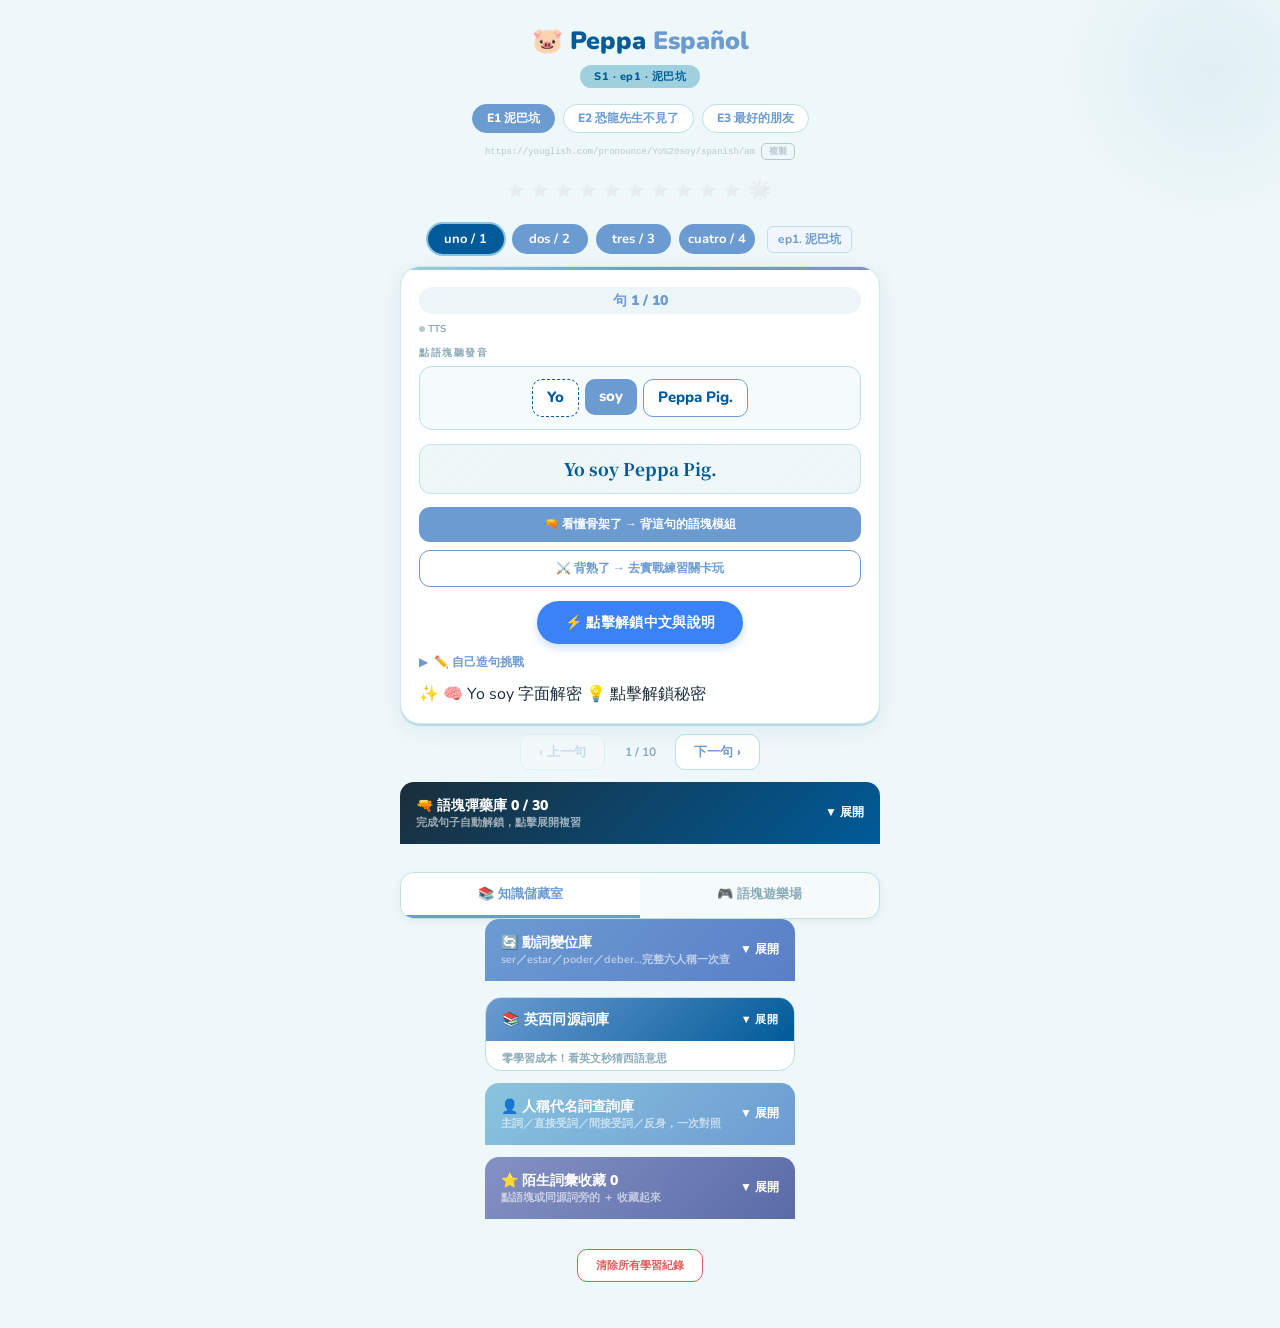
==== commit e57ee406: "feat: 雙Tab結構 + Stage2收藏 + Stage3累積解鎖 + CLAUDE.md備註 - index.html / script.js / style.css：底部改為雙Tab（📚知識" ====
--- a/index.html
+++ b/index.html
@@ -4,7 +4,7 @@
 <meta charset="UTF-8">
 <meta name="viewport" content="width=device-width, initial-scale=1.0, viewport-fit=cover">
 <title>佩佩豬學西語 · 語塊彈藥庫</title>
-<link rel="stylesheet" href="style.css?v=20260702v7">
+<link rel="stylesheet" href="style.css?v=20260702e">
 </head>
 <body>
 
@@ -13,17 +13,8 @@
   <!-- HEADER -->
   <div class="header">
     <div class="header-title">🐷 Peppa <span>Español</span></div>
-    <div class="ep-badge" id="epBadge">S1 · ep1 · Charcos de Barro</div>
-  </div>
-
-  <!-- ── 雙 TAB 切換 ── -->
-  <div class="main-tab-bar">
-    <button class="main-tab-btn active" id="tabBtnPlay" onclick="switchMainTab('play')">⚔️ 語塊擂台賽</button>
-    <button class="main-tab-btn" id="tabBtnKnow" onclick="switchMainTab('know')">🔋 能量儲備區</button>
-  </div>
-
-  <!-- ══════════ TAB A：語塊遊樂場 ══════════ -->
-  <div id="tabPlay" class="main-tab-panel">
+    <div class="ep-badge" id="epBadge">S1 · E1 · Charcos de Barro</div>
+  </div>
 
   <!-- EPISODE NAV -->
   <div class="season-nav" id="seasonNav"></div>
@@ -38,6 +29,17 @@
   <div class="star-progress">
     <div class="star-row" id="starRow"></div>
     <div class="star-label" id="starLabel"></div>
+  </div>
+
+  <!-- SEQUENCE BAR -->
+  <div class="ammo-header-container" id="seqBarWrap">
+    <div class="sequence-bar-segments" id="seqBar">
+      <button class="sequence-segment-btn is-active" data-group="0">uno / 1</button>
+      <button class="sequence-segment-btn" data-group="1">dos / 2</button>
+      <button class="sequence-segment-btn" data-group="2">tres / 3</button>
+      <button class="sequence-segment-btn" data-group="3">cuatro / 4</button>
+    </div>
+    <div class="episode-badge-tag" id="seqEpBadge">ep1. 泥巴坑</div>
   </div>
 
   <!-- MAIN CARD -->
@@ -162,122 +164,123 @@
     </div>
   </div>
 
-  <!-- ── 陌生詞彙收藏區 ── -->
-  <div class="vocab-wrap card-container">
-    <div class="ammo-book-top" onclick="toggleVocabBox()" style="cursor:pointer;display:flex;justify-content:space-between;align-items:center;background:linear-gradient(135deg,var(--benikake),#5A6BA8)">
-      <div>
-        <div class="pb-book-title">⭐ 陌生詞彙收藏 <span id="vocabCount">0</span></div>
-        <div class="pb-book-sub">點語塊或同源詞旁的 ＋ 收藏起來</div>
-      </div>
-      <span id="vocabToggle" style="color:white;font-size:12px;font-weight:800">▼ 展開</span>
-    </div>
-    <div id="vocabBody" class="ammo-body">
-      <div id="vocabEntries"></div>
-    </div>
-  </div>
+  <!-- ── 底部雙Tab ── -->
+  <div class="bottom-tab-bar">
+    <button class="tab-btn active" onclick="switchBottomTab('knowledge')">📚 知識儲藏室</button>
+    <button class="tab-btn" onclick="switchBottomTab('playground')">🎮 語塊遊樂場</button>
+  </div>
+
+  <!-- Tab 1：知識儲藏室 -->
+  <div class="tab-panel active" id="tabKnowledge">
+
+    <!-- 🔄 動詞變位庫 -->
+    <div class="conj-lib-wrap card-container">
+      <div class="ammo-book-top" onclick="toggleConjLib()" style="cursor:pointer;display:flex;justify-content:space-between;align-items:center;background:linear-gradient(135deg,#6C9BD2,#5A7FC7)">
+        <div>
+          <div class="pb-book-title">🔄 動詞變位庫</div>
+          <div class="pb-book-sub">ser／estar／poder／deber…完整六人稱一次查</div>
+        </div>
+        <span id="conjLibToggle" style="color:white;font-size:12px;font-weight:800">▼ 展開</span>
+      </div>
+      <div id="conjLibBody" class="ammo-body"></div>
+    </div>
+
+    <!-- 英西同源詞庫 -->
+    <div class="cognate-section card-container">
+      <div class="cog-header" onclick="toggleCogLibrary()" style="cursor:pointer;display:flex;justify-content:space-between;align-items:center">
+        <span>📚 英西同源詞庫</span>
+        <span id="cogLibToggle" style="font-size:11px;font-weight:700">▼ 展開</span>
+      </div>
+      <div class="cog-sub">零學習成本！看英文秒猜西語意思</div>
+      <div id="cogLibraryBody" class="cog-library-body"></div>
+    </div>
+
+    <!-- 👤 人稱代名詞查詢庫 -->
+    <div class="pron-lib-wrap card-container">
+      <div class="ammo-book-top" onclick="togglePronounLib()" style="cursor:pointer;display:flex;justify-content:space-between;align-items:center;background:linear-gradient(135deg,#8AC4DE,#6C9BD2)">
+        <div>
+          <div class="pb-book-title">👤 人稱代名詞查詢庫</div>
+          <div class="pb-book-sub">主詞／直接受詞／間接受詞／反身，一次對照</div>
+        </div>
+        <span id="pronounLibToggle" style="color:white;font-size:12px;font-weight:800">▼ 展開</span>
+      </div>
+      <div id="pronounLibBody" class="ammo-body"></div>
+    </div>
+
+    <!-- ⭐ 陌生詞彙收藏 -->
+    <div class="vocab-wrap card-container">
+      <div class="ammo-book-top" onclick="toggleVocabBox()" style="cursor:pointer;display:flex;justify-content:space-between;align-items:center;background:linear-gradient(135deg,var(--benikake),#5A6BA8)">
+        <div>
+          <div class="pb-book-title">⭐ 陌生詞彙收藏 <span id="vocabCount">0</span></div>
+          <div class="pb-book-sub">點語塊或同源詞旁的 ＋ 收藏起來</div>
+        </div>
+        <span id="vocabToggle" style="color:white;font-size:12px;font-weight:800">▼ 展開</span>
+      </div>
+      <div id="vocabBody" class="ammo-body">
+        <div id="vocabEntries"></div>
+      </div>
+    </div>
+
+  </div><!-- /tabKnowledge -->
+
+  <!-- Tab 2：語塊遊樂場 -->
+  <div class="tab-panel" id="tabPlayground">
+
+    <!-- ⚔️ 練習關卡 -->
+    <div class="stages-wrap card-container">
+      <div class="stages-top" onclick="toggleStages()" style="cursor:pointer;display:flex;justify-content:space-between;align-items:center">
+        <div>
+          <div class="pb-book-title">⚔️ 實戰練習關卡</div>
+          <div class="pb-book-sub">三個難度，從洗牌到造句</div>
+        </div>
+        <span id="stagesToggle" style="color:white;font-size:12px;font-weight:800">▼ 展開</span>
+      </div>
+      <div id="stagesBody" class="ammo-body">
+        <!-- Stage 1 -->
+        <div class="stage-section">
+          <div class="stage-header">🃏 第一關：洗牌復原</div>
+          <div class="stage-sub">點語塊，拼出原句順序</div>
+          <div class="stage-controls">
+            <button class="stage-btn" onclick="startStage1()">開始 / 換一句</button>
+          </div>
+          <div id="stage1Target" class="stage-target"></div>
+          <div id="stage1Chunks" class="stage-chunks"></div>
+          <div id="stage1Result" class="stage-result" style="display:none"></div>
+        </div>
+        <!-- Stage 2 -->
+        <div class="stage-section">
+          <div class="stage-header">🔄 第二關：你我互換</div>
+          <div class="stage-sub">點語塊聽發音，左欄 yo → 右欄 tú</div>
+          <div id="stage2Cards" class="stage2-cards"></div>
+        </div>
+        <!-- Stage 3 -->
+        <div class="stage-section">
+          <div class="stage-header">🏗️ 第三關：造句核心</div>
+          <div class="stage-sub">選核心 + 選補語，點輸出聽整句</div>
+          <div id="stage3Area" class="stage3-area"></div>
+        </div>
+      </div>
+    </div>
+
+  </div><!-- /tabPlayground -->
 
   <div style="text-align:center;margin:18px 0 6px;">
-    <button class="nav-btn" onclick="clearLS()" style="font-size:10px;padding:4px 10px;color:#94DEE0;border-color:#94DEE0">清除所有學習紀錄</button>
-  </div>
-
-  <!-- ── 練習關卡 ── -->
-  <div class="stages-wrap card-container">
-    <div class="stages-top" onclick="toggleStages()" style="cursor:pointer;display:flex;justify-content:space-between;align-items:center">
-      <div>
-        <div class="pb-book-title">⚔️ 實戰練習關卡</div>
-        <div class="pb-book-sub">三個難度，從洗牌到造句</div>
-      </div>
-      <span id="stagesToggle" style="color:white;font-size:12px;font-weight:800">▼ 展開</span>
-    </div>
-    <div id="stagesBody" class="ammo-body">
-      <!-- Stage 1 -->
-      <div class="stage-section">
-        <div class="stage-header">🃏 第一關：洗牌復原</div>
-        <div class="stage-sub">點語塊，拼出原句順序</div>
-        <div class="stage-controls">
-          <button class="stage-btn" onclick="startStage1()">開始 / 換一句</button>
-        </div>
-        <div id="stage1Target" class="stage-target"></div>
-        <div id="stage1Chunks" class="stage-chunks"></div>
-        <div id="stage1Result" class="stage-result" style="display:none"></div>
-      </div>
-      <!-- Stage 2 -->
-      <div class="stage-section">
-        <div class="stage-header">🔄 第二關：你我互換</div>
-        <div class="stage-sub">點語塊聽發音，左欄 yo → 右欄 tú</div>
-        <div id="stage2Cards" class="stage2-cards"></div>
-      </div>
-      <!-- Stage 3 -->
-      <div class="stage-section">
-        <div class="stage-header">🏗️ 第三關：造句核心</div>
-        <div class="stage-sub">選核心 + 選補語，點輸出聽整句</div>
-        <div id="stage3Area" class="stage3-area"></div>
-      </div>
-    </div>
-  </div>
-
-  </div> <!-- ══════════ / TAB A：語塊遊樂場 結束 ══════════ -->
-
-  <!-- ══════════ TAB B：知識儲藏室 ══════════ -->
-  <div id="tabKnow" class="main-tab-panel" style="display:none">
-
-  <!-- ── 英西同源詞庫總覽 ── -->
-  <div class="cognate-section card-container">
-    <div class="cog-header" onclick="toggleCogLibrary()" style="cursor:pointer;display:flex;justify-content:space-between;align-items:center">
-      <span>📚 英西同源詞庫</span>
-      <span id="cogLibToggle" style="font-size:11px;font-weight:700">▼ 展開</span>
-    </div>
-    <div class="cog-sub">零學習成本！看英文秒猜西語意思</div>
-    <div id="cogLibraryBody" class="cog-library-body"></div>
-  </div>
-
-  <!-- ── 🔄 動詞變位庫（獨立瀏覽區）── -->
-  <div class="conj-lib-wrap card-container">
-    <div class="ammo-book-top" onclick="toggleConjLib()" style="cursor:pointer;display:flex;justify-content:space-between;align-items:center;background:linear-gradient(135deg,#6C9BD2,#5A7FC7)">
-      <div>
-        <div class="pb-book-title">🔄 動詞變位庫</div>
-        <div class="pb-book-sub">ser／estar／poder／deber…完整六人稱一次查</div>
-      </div>
-      <span id="conjLibToggle" style="color:white;font-size:12px;font-weight:800">▼ 展開</span>
-    </div>
-    <div id="conjLibBody" class="ammo-body"></div>
-  </div>
-
-  <!-- ── 👤 人稱代名詞查詢庫 ── -->
-  <div class="pron-lib-wrap card-container">
-    <div class="ammo-book-top" onclick="togglePronounLib()" style="cursor:pointer;display:flex;justify-content:space-between;align-items:center;background:linear-gradient(135deg,#8AC4DE,#6C9BD2)">
-      <div>
-        <div class="pb-book-title">👤 人稱代名詞查詢庫</div>
-        <div class="pb-book-sub">主詞／直接受詞／間接受詞／反身，一次對照</div>
-      </div>
-      <span id="pronounLibToggle" style="color:white;font-size:12px;font-weight:800">▼ 展開</span>
-    </div>
-    <div id="pronounLibBody" class="ammo-body"></div>
-  </div>
-
-  </div> <!-- ══════════ / TAB B：知識儲藏室 結束 ══════════ -->
-
-  <!-- ── 文法酷庫 Modal ── -->
-  <div id="grammarModal">
-    <div class="grammar-modal-box" onclick="event.stopPropagation()">
-      <button class="grammar-modal-close" onclick="closeGrammarModal()">✕</button>
-      <div id="grammarModalContent"></div>
-    </div>
+    <button class="nav-btn" onclick="clearLS()" style="font-size:11px;color:var(--err);border-color:var(--err)">清除所有學習紀錄</button>
   </div>
 
   <!-- ── 文法/語塊說明 Bottom Sheet ── -->
-  <div id="grammarSheet">
+  <div id="grammarSheet" onclick="closeGrammarSheet()">
     <div class="grammar-sheet-box" onclick="event.stopPropagation()">
       <button class="grammar-modal-close" onclick="closeGrammarSheet()">✕</button>
       <div id="grammarSheetContent"></div>
     </div>
   </div>
 
-  <script src="episodes.js?v=20260702v7"></script>
-  <script src="ammo.js?v=20260702v7"></script>
-  <script src="cognates.js?v=20260702v7"></script>
-  <script src="grammar.js?v=20260702v7"></script>
-  <script src="stages.js?v=20260702v7"></script>
-  <script src="script.js?v=20260702v7"></script>
+  <script src="episodes.js?v=20260702e"></script>
+  <script src="ammo.js?v=20260702e"></script>
+  <script src="cognates.js?v=20260702e"></script>
+  <script src="grammar.js?v=20260702e"></script>
+  <script src="stages.js?v=20260702e"></script>
+  <script src="script.js?v=20260702e"></script>
 </body>
 </html>
--- a/style.css
+++ b/style.css
@@ -6,25 +6,15 @@
 :root{
   --mizu:#9FD0DE;--usumizu:#BCE1DF;--sora:#8AC4DE;--misora:#6C9BD2;
   --nezumi:#B8C8D1;--konpeki:#005B98;--benikake:#8491C3;
-  --s-babyblue:#89CFF0;
-  --v-navy:#E4EDF9;--v-gold:#2C4A7C;
-  --o-deepblue:#4A6FA5;--o-cream:#FFF9D2;
-  --cog-silver:#CCD6F6;
   --bg:#EEF7F9;--bg2:#F5FAFA;--card:#fff;
   --tdark:#1A2E3B;--tmid:#4A6572;--tlight:#8AABB8;
   --ok:#3DB87A;--err:#E05C5C;
 }
 *{box-sizing:border-box;margin:0;padding:0}
-body{font-family:'Nunito',sans-serif;background:var(--bg);min-height:100vh;display:flex;flex-direction:column;align-items:center;padding:24px 16px 40px;color:var(--tdark);word-break:keep-all;overflow-wrap:break-word}
+body{font-family:'Nunito',sans-serif;background:var(--bg);min-height:100vh;display:flex;flex-direction:column;align-items:center;padding:24px 16px 40px;color:var(--tdark)}
 body::before{content:'';position:fixed;top:-80px;right:-80px;width:300px;height:300px;border-radius:50%;background:radial-gradient(circle,rgba(159,208,222,.18),transparent 70%);pointer-events:none}
 
 .header{text-align:center;margin-bottom:16px}
-
-/* 雙 TAB 切換 */
-.main-tab-bar{display:flex;gap:8px;margin:0 0 14px;padding:4px;background:var(--bg2);border-radius:14px}
-.main-tab-btn{flex:1;padding:10px 8px;border:none;border-radius:11px;background:transparent;color:var(--tmid);font-size:13px;font-weight:800;font-family:'Nunito',sans-serif;cursor:pointer;transition:all .18s}
-.main-tab-btn.active{background:var(--misora);color:white;box-shadow:0 2px 6px rgba(108,155,210,.4)}
-.main-tab-panel{animation:fadeUp .2s ease}
 .header-title{font-size:25px;font-weight:900;color:var(--konpeki)}
 .header-title span{color:var(--misora)}
 .ep-badge{display:inline-block;background:var(--mizu);color:var(--konpeki);font-size:11px;font-weight:800;padding:4px 14px;border-radius:999px;margin-top:7px;letter-spacing:.5px}
@@ -65,13 +55,11 @@
 .chunk:active .chunk-pill{opacity:.75}
 
 /* 主詞 S — 虛線框 */
-.chunks-area .chunk-pill.role-s{border:1.5px dashed var(--s-babyblue);color:var(--konpeki);background:white}
+.chunks-area .chunk-pill.role-s{border:1.5px dashed var(--misora);color:var(--konpeki);background:white}
 /* 動詞 V — 實色底 */
-.chunks-area .chunk-pill.role-v{background:var(--v-navy);color:var(--v-gold);border:none}
-.v-word-light{color:#5B7FB5;font-weight:600}
-.v-word-dark{color:#1A2E4A;font-weight:900}
+.chunks-area .chunk-pill.role-v{background:var(--misora);color:white;border:none}
 /* 受詞 O — 實線框 */
-.chunks-area .chunk-pill.role-o{border:1.5px solid var(--o-deepblue);color:var(--o-deepblue);background:white}
+.chunks-area .chunk-pill.role-o{border:1.5px solid var(--misora);color:var(--konpeki);background:white}
 /* 連接詞 C — 淡色無框 */
 .chunks-area .chunk-pill.role-c{background:rgba(108,155,210,.15);color:var(--tmid);border:none}
 .chunks-area .chunk-pill.role-plain{background:rgba(184,200,209,.2);color:var(--tmid);border:none}
@@ -146,27 +134,15 @@
 .a-lang{display:none}
 .a-lang.on{display:block;animation:fadeUp .2s ease}
 .a-text{font-size:18px;font-weight:700;color:#059669;line-height:1.6;margin-bottom:8px}
-.a-note{font-size:15px;color:#4b5563;line-height:1.7;padding:14px 16px;background:#fef3c7;border-radius:8px;border-left:4px solid #f59e0b;word-break:keep-all;overflow-wrap:break-word}
-
-/* 🧠 字面解密（cog-details）*/
-.cog-details{border:1.5px dashed var(--sora);border-radius:11px;margin-bottom:12px;overflow:hidden;background:rgba(138,196,222,.06)}
-.cog-details summary{padding:10px 13px;font-size:14px;font-weight:800;color:var(--konpeki);cursor:pointer;display:flex;justify-content:space-between;align-items:center;gap:8px;list-style:none;word-break:keep-all;overflow-wrap:break-word}
-.cog-details summary::-webkit-details-marker{display:none}
-.cog-unlock-badge{flex-shrink:0;font-size:11px;font-weight:700;color:var(--misora);white-space:nowrap}
-.cog-details[open] summary{border-bottom:1px dashed var(--usumizu)}
-.cog-body{padding:10px 13px 12px}
-.cog-detail-row{font-size:14px;color:var(--tmid);line-height:1.75;margin-bottom:8px;word-break:keep-all;overflow-wrap:break-word}
-.cog-detail-row:last-child{margin-bottom:0}
-.cog-detail-row b{color:var(--konpeki);font-weight:900}
-.cog-detail-row i{color:var(--misora);font-style:normal;font-weight:700}
+.a-note{font-size:13px;color:#4b5563;line-height:1.6;padding:12px 14px;background:#fef3c7;border-radius:8px;border-left:4px solid #f59e0b}
 
 .btn-row{display:flex;gap:8px}
 .btn{flex:1;padding:11px 8px;border-radius:11px;border:none;font-size:13px;font-weight:800;font-family:'Nunito',sans-serif;cursor:pointer;transition:all .16s}
 .btn:active{transform:scale(.97)}
 /* ── 解鎖遮罩按鈕（取代翻譯輸入區） ── */
 .unlock-zone{margin:14px 0 10px;text-align:center}
-.mask-toggle-btn{background:var(--misora);color:white;border:none;border-radius:20px;padding:9px 18px;font-size:13px;font-weight:700;font-family:'Nunito',sans-serif;cursor:pointer;box-shadow:0 3px 6px rgba(108,155,210,.25);transition:all .2s ease;letter-spacing:.3px}
-.mask-toggle-btn:hover{background:var(--konpeki);transform:scale(1.04)}
+.mask-toggle-btn{background:#3b82f6;color:white;border:none;border-radius:24px;padding:12px 28px;font-size:14px;font-weight:700;font-family:'Nunito',sans-serif;cursor:pointer;box-shadow:0 4px 8px rgba(59,130,246,.25);transition:all .2s ease;letter-spacing:.3px}
+.mask-toggle-btn:hover{background:#2563eb;transform:scale(1.04)}
 .mask-toggle-btn:active{transform:scale(.97);opacity:.9}
 .btn-next{flex:2;background:linear-gradient(135deg,var(--misora),var(--konpeki));color:white;box-shadow:0 4px 14px rgba(0,91,152,.2);display:none;font-size:14px}
 
@@ -198,7 +174,7 @@
 .cog-row{display:flex;align-items:center;gap:6px;padding:5px 8px;border-radius:8px;background:var(--bg2)}
 .cog-en{font-size:12px;font-weight:700;color:var(--tmid);min-width:80px}
 .cog-arrow{color:var(--mizu);font-size:12px;flex-shrink:0}
-.cog-es{font-size:13px;font-weight:900;color:#1A2E4A;flex:1}
+.cog-es{font-size:13px;font-weight:900;color:var(--konpeki);flex:1}
 .cog-zh{font-size:11px;color:var(--tlight);font-weight:600;white-space:nowrap}
 .cog-tip{font-size:12px;font-weight:700;color:var(--misora);background:rgba(108,155,210,.08);border-radius:10px;padding:10px 14px;margin:8px 14px 14px;line-height:1.55;border-left:3px solid var(--mizu)}
 .cog-click{cursor:pointer;text-decoration:underline dotted var(--mizu);transition:all .15s}
@@ -224,9 +200,9 @@
 .suffix-ex-chunks{display:flex;flex-wrap:wrap;gap:3px;margin-bottom:3px}
 .suffix-ex-chunk{font-size:12px;font-weight:700;border-radius:6px;padding:2px 7px;cursor:pointer;transition:opacity .15s}
 .suffix-ex-chunk:active{opacity:.6}
-.suffix-ex-chunk.role-s{border:1.5px dashed var(--s-babyblue);color:var(--konpeki);background:white}
-.suffix-ex-chunk.role-v{background:var(--v-navy);color:var(--v-gold);border:none}
-.suffix-ex-chunk.role-o{border:1.5px solid var(--o-deepblue);color:var(--o-deepblue);background:white}
+.suffix-ex-chunk.role-s{border:1.5px dashed var(--misora);color:var(--konpeki);background:white}
+.suffix-ex-chunk.role-v{background:var(--misora);color:white;border:none}
+.suffix-ex-chunk.role-o{border:1.5px solid var(--misora);color:var(--konpeki);background:white}
 .suffix-ex-chunk.role-c{background:rgba(108,155,210,.15);color:var(--tmid);border:none}
 .suffix-chunk-star{font-size:11px;cursor:pointer;opacity:.5;margin-right:4px;transition:opacity .15s}
 .suffix-chunk-star:hover{opacity:1}
@@ -244,7 +220,7 @@
 
 /* AMMO LIBRARY */
 .ammo-wrap{}
-.ammo-book-top{background:#4682B4;padding:14px 16px;display:flex;align-items:center;gap:10px;border-radius:14px 14px 0 0}
+.ammo-book-top{background:linear-gradient(135deg,#1A2E3B,var(--konpeki));padding:14px 16px;display:flex;align-items:center;gap:10px;border-radius:14px 14px 0 0}
 .ammo-book-top .pb-book-title{color:white;font-size:14px;font-weight:900}
 .ammo-book-top .pb-book-sub{color:rgba(255,255,255,.6);font-size:11px;font-weight:600}
 .ammo-card{background:white;border-bottom:1px solid var(--bg2);padding:14px 16px;position:relative}
@@ -255,7 +231,6 @@
 /* 收合卡頭：數字圖示取代「核心彈藥」文字 */
 .ammo-header{display:flex;align-items:center;gap:9px;cursor:pointer;user-select:none;padding-right:60px}
 .ammo-num{flex-shrink:0;background:var(--misora);color:white;border-radius:999px;padding:3px 10px;font-size:11px;font-weight:900;display:flex;align-items:center;gap:3px;font-family:'Nunito',sans-serif}
-.ammo-num-ep{font-style:normal;font-weight:900;opacity:.9}
 .ammo-num-text{font-style:italic}
 .ammo-num-sep{opacity:.5;font-style:normal}
 .ammo-num-emoji{font-style:normal;font-size:14px}
@@ -302,7 +277,7 @@
 .be-verb-tag{display:inline-flex;align-items:center;gap:4px;font-size:10px;font-weight:800;letter-spacing:.5px;padding:2px 8px;border-radius:999px;margin-left:6px;vertical-align:middle}
 .be-verb-tag.ser{background:rgba(100,149,237,.18);color:#2955A8;border:1px solid rgba(100,149,237,.5)}
 .be-verb-tag.estar{background:rgba(245,130,35,.18);color:#B05A00;border:1px solid rgba(245,130,35,.5)}
-.be-verb-note{font-size:15px;font-weight:600;padding:6px 10px;border-radius:7px;margin-top:4px;margin-bottom:2px;line-height:1.5}
+.be-verb-note{font-size:10px;font-weight:600;padding:4px 8px;border-radius:7px;margin-top:4px;margin-bottom:2px}
 .be-verb-note.ser{background:rgba(100,149,237,.1);color:#2955A8;border-left:2px solid #6495ED}
 .be-verb-note.estar{background:rgba(245,130,35,.1);color:#B05A00;border-left:2px solid #F58223}
 .ammo-slot-ser{display:inline-block;background:rgba(100,149,237,.2);color:#2955A8;border-radius:5px;padding:1px 7px;font-style:italic;font-size:13px;font-weight:700}
@@ -315,9 +290,9 @@
 .ammo-fire-chunks{display:flex;flex-wrap:wrap;gap:4px;margin-top:4px}
 .ammo-fire-chunk{font-size:12px;font-weight:700;border-radius:6px;padding:2px 7px;cursor:pointer;transition:opacity .15s}
 .ammo-fire-chunk:active{opacity:.6}
-.ammo-fire-chunk.role-s{border:1.5px dashed var(--s-babyblue);color:var(--konpeki);background:white}
-.ammo-fire-chunk.role-v{background:var(--v-navy);color:var(--v-gold);border:none}
-.ammo-fire-chunk.role-o{border:1.5px solid var(--o-deepblue);color:var(--o-deepblue);background:white}
+.ammo-fire-chunk.role-s{border:1.5px dashed var(--misora);color:var(--konpeki);background:white}
+.ammo-fire-chunk.role-v{background:var(--misora);color:white;border:none}
+.ammo-fire-chunk.role-o{border:1.5px solid var(--misora);color:var(--konpeki);background:white}
 .ammo-fire-chunk.role-c{background:rgba(108,155,210,.15);color:var(--tmid);border:none}
 .ammo-fire-chunk.role-plain{background:rgba(184,200,209,.2);color:var(--tmid);border:none}
 .ammo-chunk-star{font-size:11px;cursor:pointer;opacity:.5;margin-right:4px;transition:opacity .15s}
@@ -438,21 +413,21 @@
 /* 人稱代名詞查詢庫 */
 .pron-cat-card{background:white;border-bottom:1px solid var(--bg2);padding:12px 14px}
 .pron-cat-card:last-child{border-bottom:none;border-radius:0 0 14px 14px}
-.pron-cat-header{font-size:18px;font-weight:900;color:var(--konpeki)}
-.pron-cat-en{font-size:14px;font-weight:700;color:var(--tlight);margin-left:4px}
-.pron-cat-hint{font-size:15px;color:var(--tmid);font-weight:600;margin:2px 0 8px}
+.pron-cat-header{font-size:14px;font-weight:900;color:var(--konpeki)}
+.pron-cat-en{font-size:10px;font-weight:700;color:var(--tlight);margin-left:4px}
+.pron-cat-hint{font-size:11px;color:var(--tmid);font-weight:600;margin:2px 0 8px}
 .pron-rows{display:flex;flex-direction:column;gap:2px}
-.pron-row{display:grid;grid-template-columns:22px 78px 1fr auto;align-items:baseline;gap:6px;padding:5px 0;border-top:1px solid rgba(184,200,209,.15)}
+.pron-row{display:grid;grid-template-columns:20px 64px 1fr auto;align-items:baseline;gap:6px;padding:4px 0;border-top:1px solid rgba(184,200,209,.15)}
 .pron-row:first-child{border-top:none}
 .pron-icon{font-size:14px;line-height:1}
-.pron-es{font-size:17px;font-weight:900;color:var(--misora);cursor:pointer}
+.pron-es{font-size:13px;font-weight:900;color:var(--misora);cursor:pointer}
 .pron-es:active{opacity:.6}
-.pron-zh{font-size:15px;color:var(--tmid);font-weight:600}
-.pron-en{font-size:14px;color:var(--tlight);font-style:italic}
+.pron-zh{font-size:11px;color:var(--tmid);font-weight:600}
+.pron-en{font-size:10px;color:var(--tlight);font-style:italic}
 .pron-example{margin-top:8px;padding:7px 10px;background:rgba(108,155,210,.08);border-left:2px solid var(--misora);border-radius:0 6px 6px 0;cursor:pointer}
-.pron-ex-es{font-size:16px;font-weight:700;color:var(--konpeki)}
-.pron-ex-zh{font-size:15px;color:var(--tlight);margin-top:2px}
-.pron-note{margin-top:6px;font-size:14px;color:var(--benikake);font-weight:700;line-height:1.5}
+.pron-ex-es{font-size:12px;font-weight:700;color:var(--konpeki)}
+.pron-ex-zh{font-size:11px;color:var(--tlight);margin-top:2px}
+.pron-note{margin-top:6px;font-size:10px;color:var(--benikake);font-weight:700;line-height:1.5}
 
 /* ── 熟悉度星號系統 ── */
 .fam-star-btn{position:absolute;top:14px;right:52px;background:none;border:none;font-size:22px;cursor:pointer;color:var(--konpeki);padding:0;line-height:1;z-index:1}
@@ -473,7 +448,7 @@
 
 /* ── 詞綴區字體放大 ── */
 .suffix-word-row .cog-en{font-size:15px;font-weight:900;color:var(--tmid)}
-.suffix-word-row .cog-es{font-size:15px;font-weight:900;color:#1A2E4A}
+.suffix-word-row .cog-es{font-size:15px;font-weight:900;color:var(--konpeki)}
 .suffix-word-row .cog-zh{font-size:13px;font-weight:700;color:var(--tmid)}
 .suffix-ex-chunks{display:flex;flex-wrap:wrap;gap:3px;margin-bottom:3px}
 .suffix-ex-chunk{font-size:13px;font-weight:700;padding:2px 6px;border-radius:5px;cursor:pointer}
@@ -490,9 +465,9 @@
 /* ── STAGE CHUNK PILLS ── */
 .stage-chunk-pill{display:inline-flex;align-items:center;font-size:12px;font-weight:700;border-radius:6px;padding:3px 9px;cursor:pointer;transition:opacity .15s;margin:2px;user-select:none}
 .stage-chunk-pill:active{opacity:.6}
-.stage-chunk-pill.role-s{border:1.5px dashed var(--s-babyblue);color:var(--konpeki);background:white}
-.stage-chunk-pill.role-v{background:var(--v-navy);color:var(--v-gold);border:none}
-.stage-chunk-pill.role-o{border:1.5px solid var(--o-deepblue);color:var(--o-deepblue);background:white}
+.stage-chunk-pill.role-s{border:1.5px dashed var(--misora);color:var(--konpeki);background:white}
+.stage-chunk-pill.role-v{background:var(--misora);color:white;border:none}
+.stage-chunk-pill.role-o{border:1.5px solid var(--misora);color:var(--konpeki);background:white}
 .stage-chunk-pill.role-c{background:rgba(108,155,210,.15);color:var(--tmid);border:none}
 .stage-chunk-pill.role-plain{background:rgba(184,200,209,.2);color:var(--tmid);border:none}
 
@@ -548,3 +523,14 @@
 
 /* 主卡片語塊：隱藏 + 收藏按鈕 */
 .chunk-pill .vocab-add-btn{display:none}
+
+/* ── Stage 2 star bookmark ── */
+.s2-star-btn{flex-shrink:0;background:none;border:none;font-size:16px;color:var(--tlight);cursor:pointer;padding:0 2px 0 4px;line-height:1;transition:color .15s;align-self:center}
+.s2-star-btn:active{color:var(--benikake)}
+
+/* ── 底部雙Tab系統 ── */
+.bottom-tab-bar{display:flex;gap:0;margin:16px 0 0;background:var(--bg2);border:1.5px solid var(--usumizu);border-radius:14px;overflow:hidden;max-width:480px;width:100%;box-shadow:0 2px 8px rgba(0,0,0,.06)}
+.tab-btn{flex:1;padding:12px 8px;border:none;font-size:13px;font-weight:800;font-family:'Nunito',sans-serif;cursor:pointer;transition:all .18s;background:transparent;color:var(--tlight);border-bottom:3px solid transparent}
+.tab-btn.active{background:white;color:var(--misora);border-bottom-color:var(--misora)}
+.tab-panel{display:none}
+.tab-panel.active{display:block}
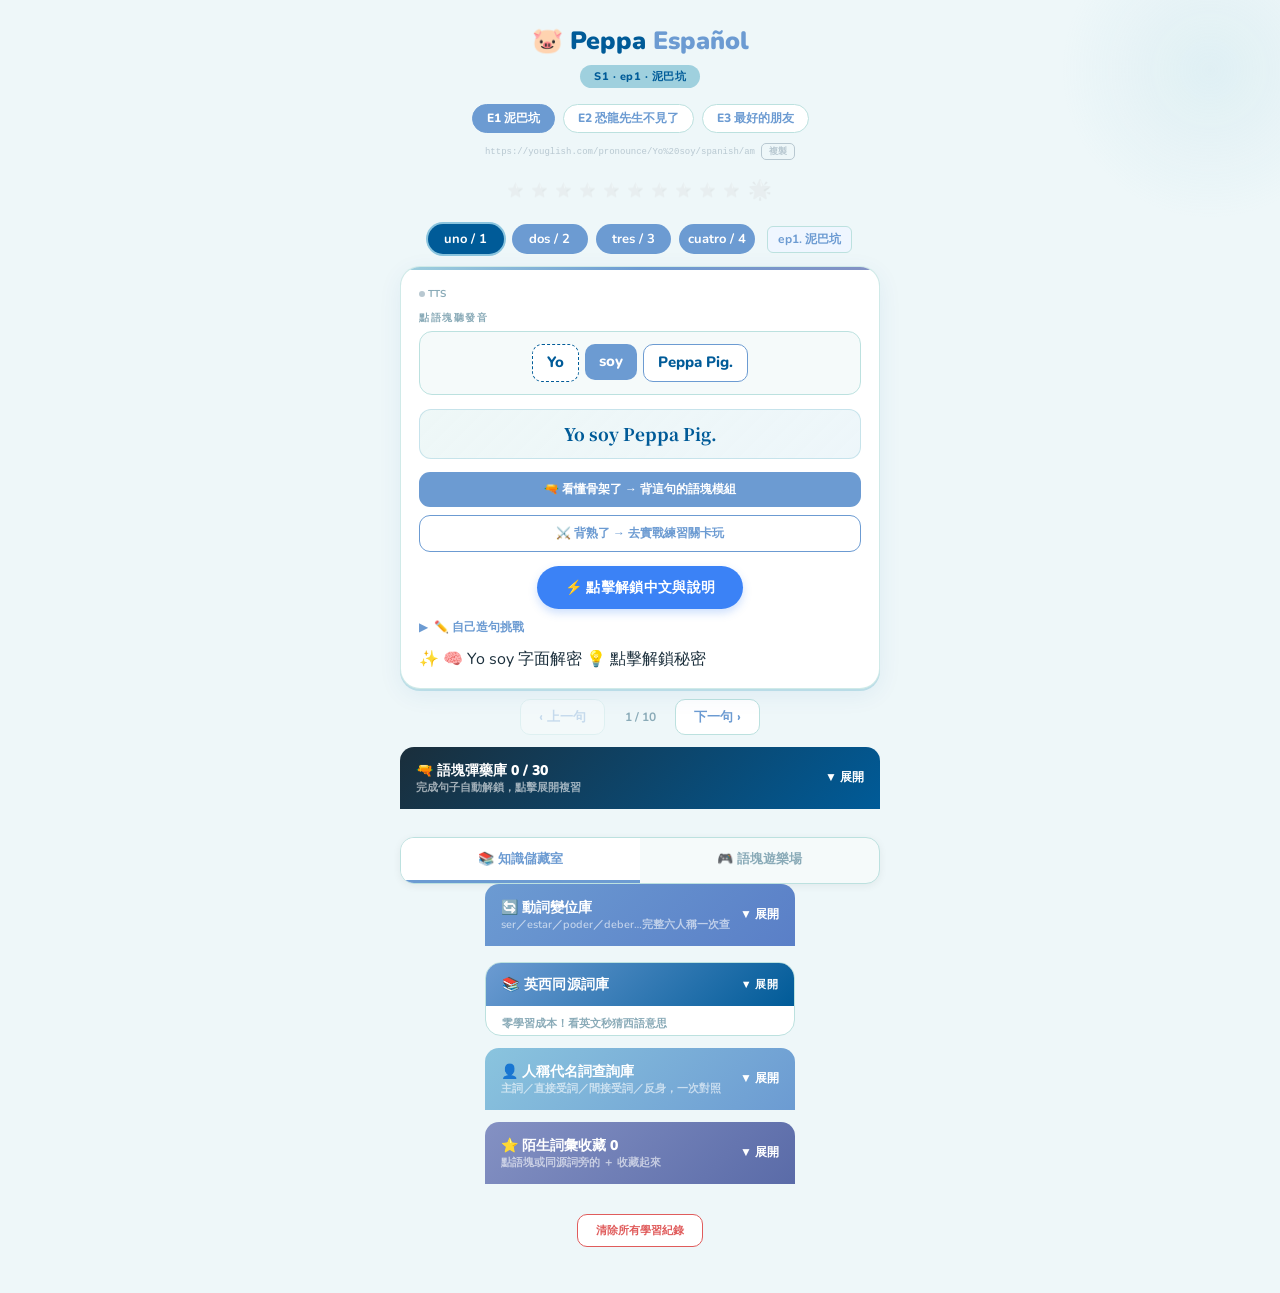
==== commit da1acfe2: "fix: 移除重複「句X/Y」膠囊 + 修正造句挑戰星星點亮邏輯 - index.html: 移除 .card-num#cardNum 膠囊（與導覽列 navCount 重複），   保留下方導覽列唯" ====
--- a/index.html
+++ b/index.html
@@ -46,7 +46,6 @@
   <div class="card-container">
     <div class="card" id="mainCard">
       <div class="card-top">
-        <span class="card-num" id="cardNum">句 1 / 10</span>
         <span class="tts-badge" onclick="testTTS()">
           <span class="tts-dot" id="ttsDot"></span> TTS
         </span>
--- a/style.css
+++ b/style.css
@@ -395,8 +395,8 @@
 .conj-form:active{opacity:.6}
 .conj-ex{font-size:15px;color:var(--tmid);font-style:italic;cursor:pointer;grid-column:3}
 .conj-ex:active{opacity:.6}
-.conj-zh{font-size:14px;color:var(--tlight);grid-column:1/-1;padding-left:4px;margin-top:-3px}
-.conj-note{font-size:13px;color:var(--err);font-weight:800;grid-column:1/-1;padding-left:4px;margin-top:-2px}
+.conj-zh{font-size:14px;color:var(--tlight);grid-column:3/-1;padding-left:0;margin-top:-3px}
+.conj-note{font-size:13px;color:var(--err);font-weight:800;grid-column:3/-1;padding-left:0;margin-top:-2px}
 .conj-expand{grid-column:1/-1}
 .conj-expand-summary{font-size:14px;font-weight:800;color:var(--misora);padding:6px 0 2px;cursor:pointer;list-style:none;display:flex;align-items:center;gap:4px}
 .conj-expand-summary::-webkit-details-marker{display:none}
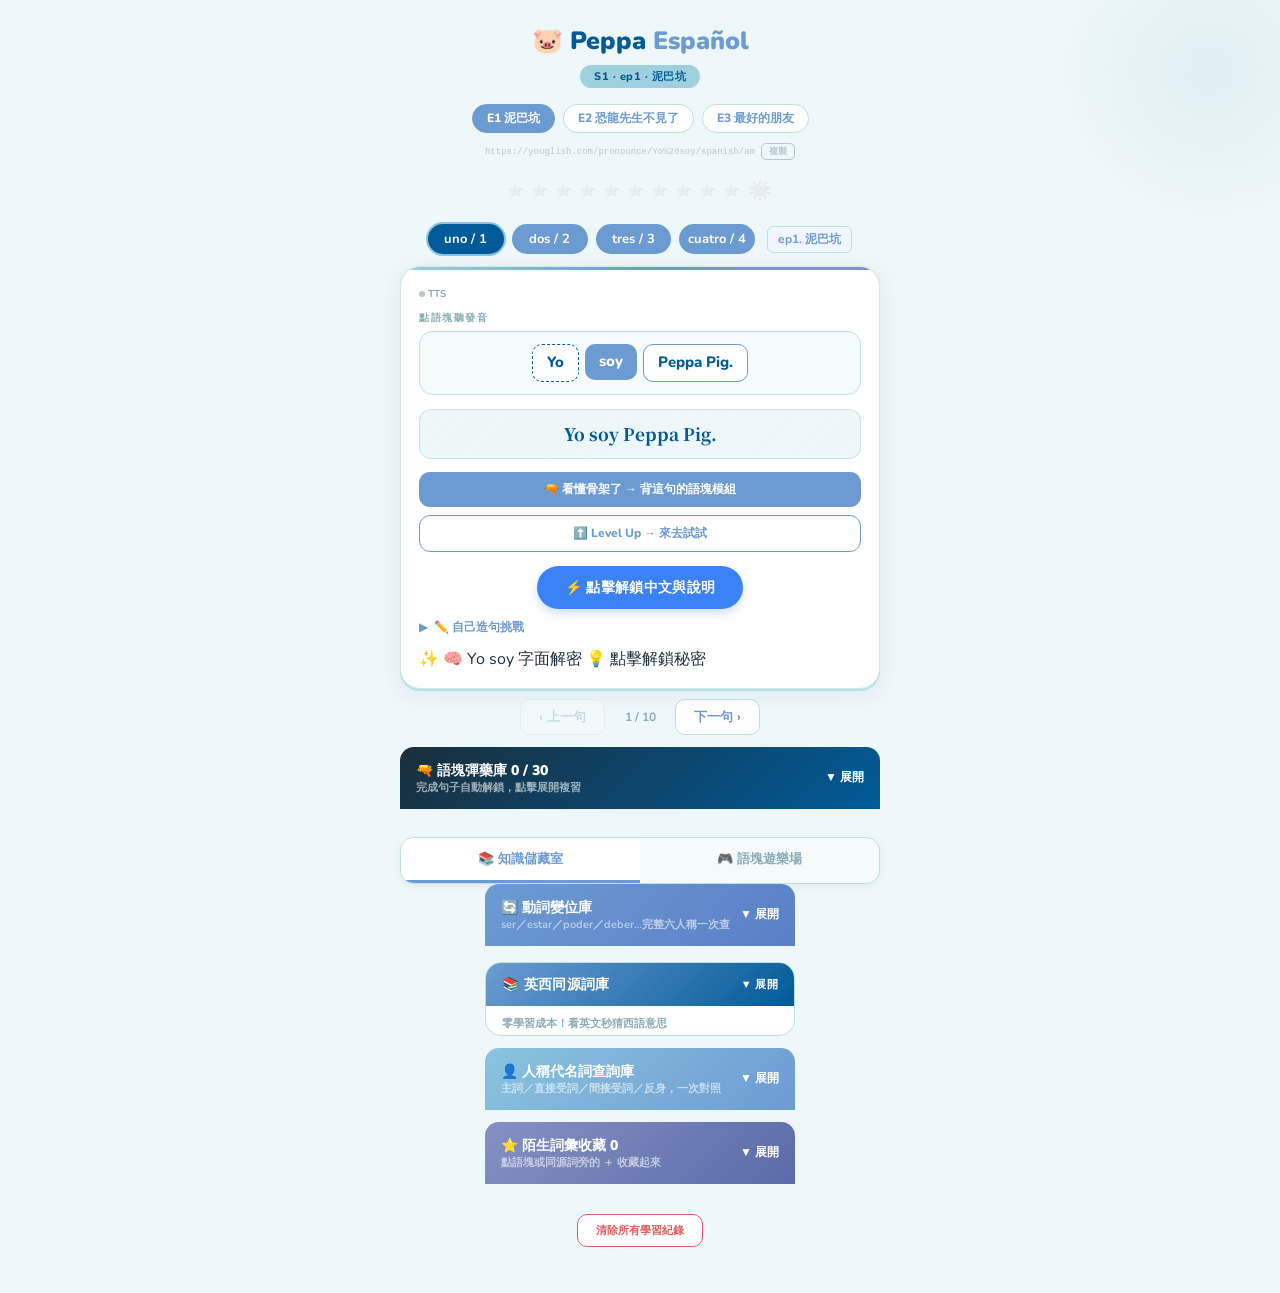
==== commit c4539ce7: "feat: 按鈕Level Up文字 + Este/Esta規則補具體例句 - index.html: 「背熟了 → 去實戰練習關卡玩」改為「⬆️ Level Up → 來去試試」 - cognate" ====
--- a/index.html
+++ b/index.html
@@ -63,7 +63,7 @@
         🔫 看懂骨架了 → 背這句的語塊模組
       </button>
       <button class="btn-jump-ammo" onclick="jumpToStages()" style="width:100%;margin-bottom:12px;padding:9px;border-radius:11px;border:1.5px solid var(--misora);background:white;color:var(--misora);font-size:12px;font-weight:800;font-family:'Nunito',sans-serif;cursor:pointer;display:flex;align-items:center;justify-content:center;gap:6px">
-        ⚔️ 背熟了 → 去實戰練習關卡玩
+        ⬆️ Level Up → 來去試試
       </button>
 
       <!-- 解鎖遮罩（取代翻譯輸入） -->
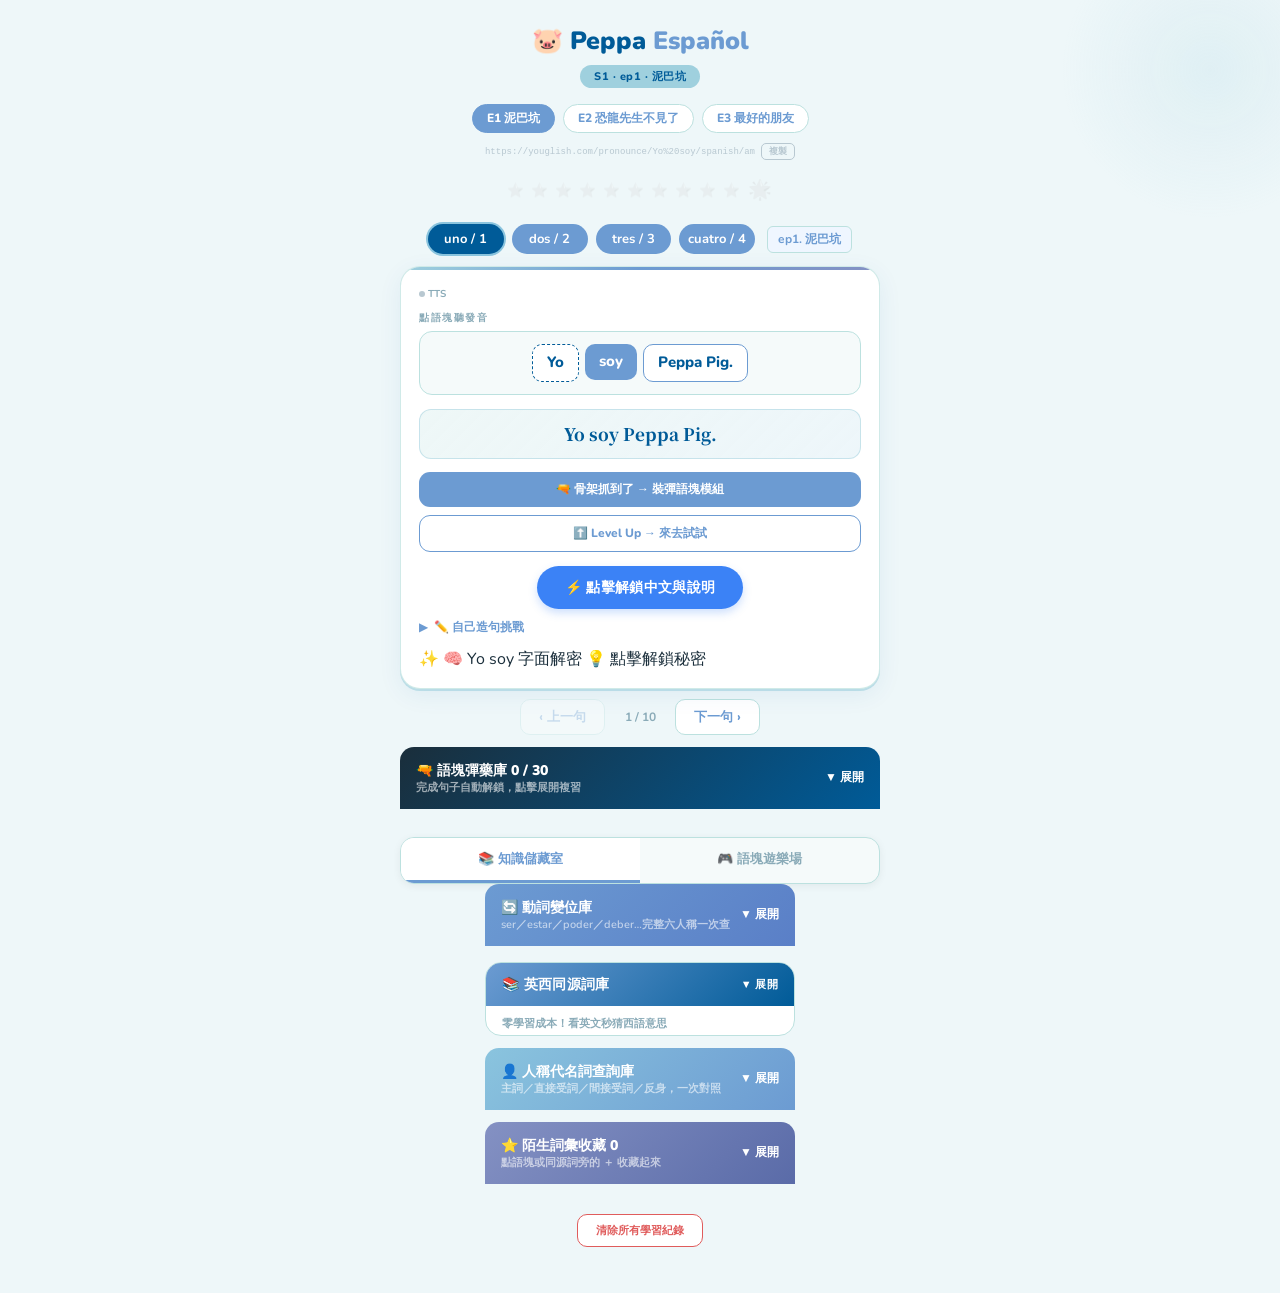
==== commit 0965cba3: "fix: 骨架按鈕文案更新 + 陷阱提示改為單行文字 - index.html：「看懂骨架了→背這句的語塊模組」改為「骨架抓到了→裝彈語塊模組」 - script.js：grammar-trap 改用" ====
--- a/index.html
+++ b/index.html
@@ -60,7 +60,7 @@
 
       <!-- 骨架看完 → 跳語塊彈藥 -->
       <button class="btn-jump-ammo" id="jumpAmmoBtn" onclick="jumpToAmmo(currentGlobalIdx())" style="width:100%;margin-bottom:8px;padding:9px;border-radius:11px;border:none;background:var(--misora);color:white;font-size:12px;font-weight:800;font-family:'Nunito',sans-serif;cursor:pointer;display:flex;align-items:center;justify-content:center;gap:6px">
-        🔫 看懂骨架了 → 背這句的語塊模組
+        🔫 骨架抓到了 → 裝彈語塊模組
       </button>
       <button class="btn-jump-ammo" onclick="jumpToStages()" style="width:100%;margin-bottom:12px;padding:9px;border-radius:11px;border:1.5px solid var(--misora);background:white;color:var(--misora);font-size:12px;font-weight:800;font-family:'Nunito',sans-serif;cursor:pointer;display:flex;align-items:center;justify-content:center;gap:6px">
         ⬆️ Level Up → 來去試試
--- a/style.css
+++ b/style.css
@@ -379,7 +379,7 @@
 .grammar-ex-row:active{opacity:.7}
 .grammar-ex-es{font-size:14px;font-weight:800;color:var(--konpeki);line-height:1.4}
 .grammar-ex-zh{font-size:13px;color:var(--tmid);font-weight:600}
-.grammar-trap{font-size:13px;font-weight:700;color:var(--err);margin-bottom:8px;line-height:1.6}
+.grammar-trap{font-size:12px;font-weight:700;color:var(--err);margin:6px 0 4px;line-height:1.4;padding:0}
 .grammar-rule-emph{font-size:14.4px;font-weight:900;color:var(--tmid);line-height:1.65;margin-bottom:12px;padding:9px 11px;background:rgba(159,208,222,.1);border-radius:9px;border-left:3px solid var(--mizu)}
 .grammar-source{font-size:9px;font-weight:800;color:var(--nezumi);letter-spacing:.5px;text-transform:uppercase}
 
